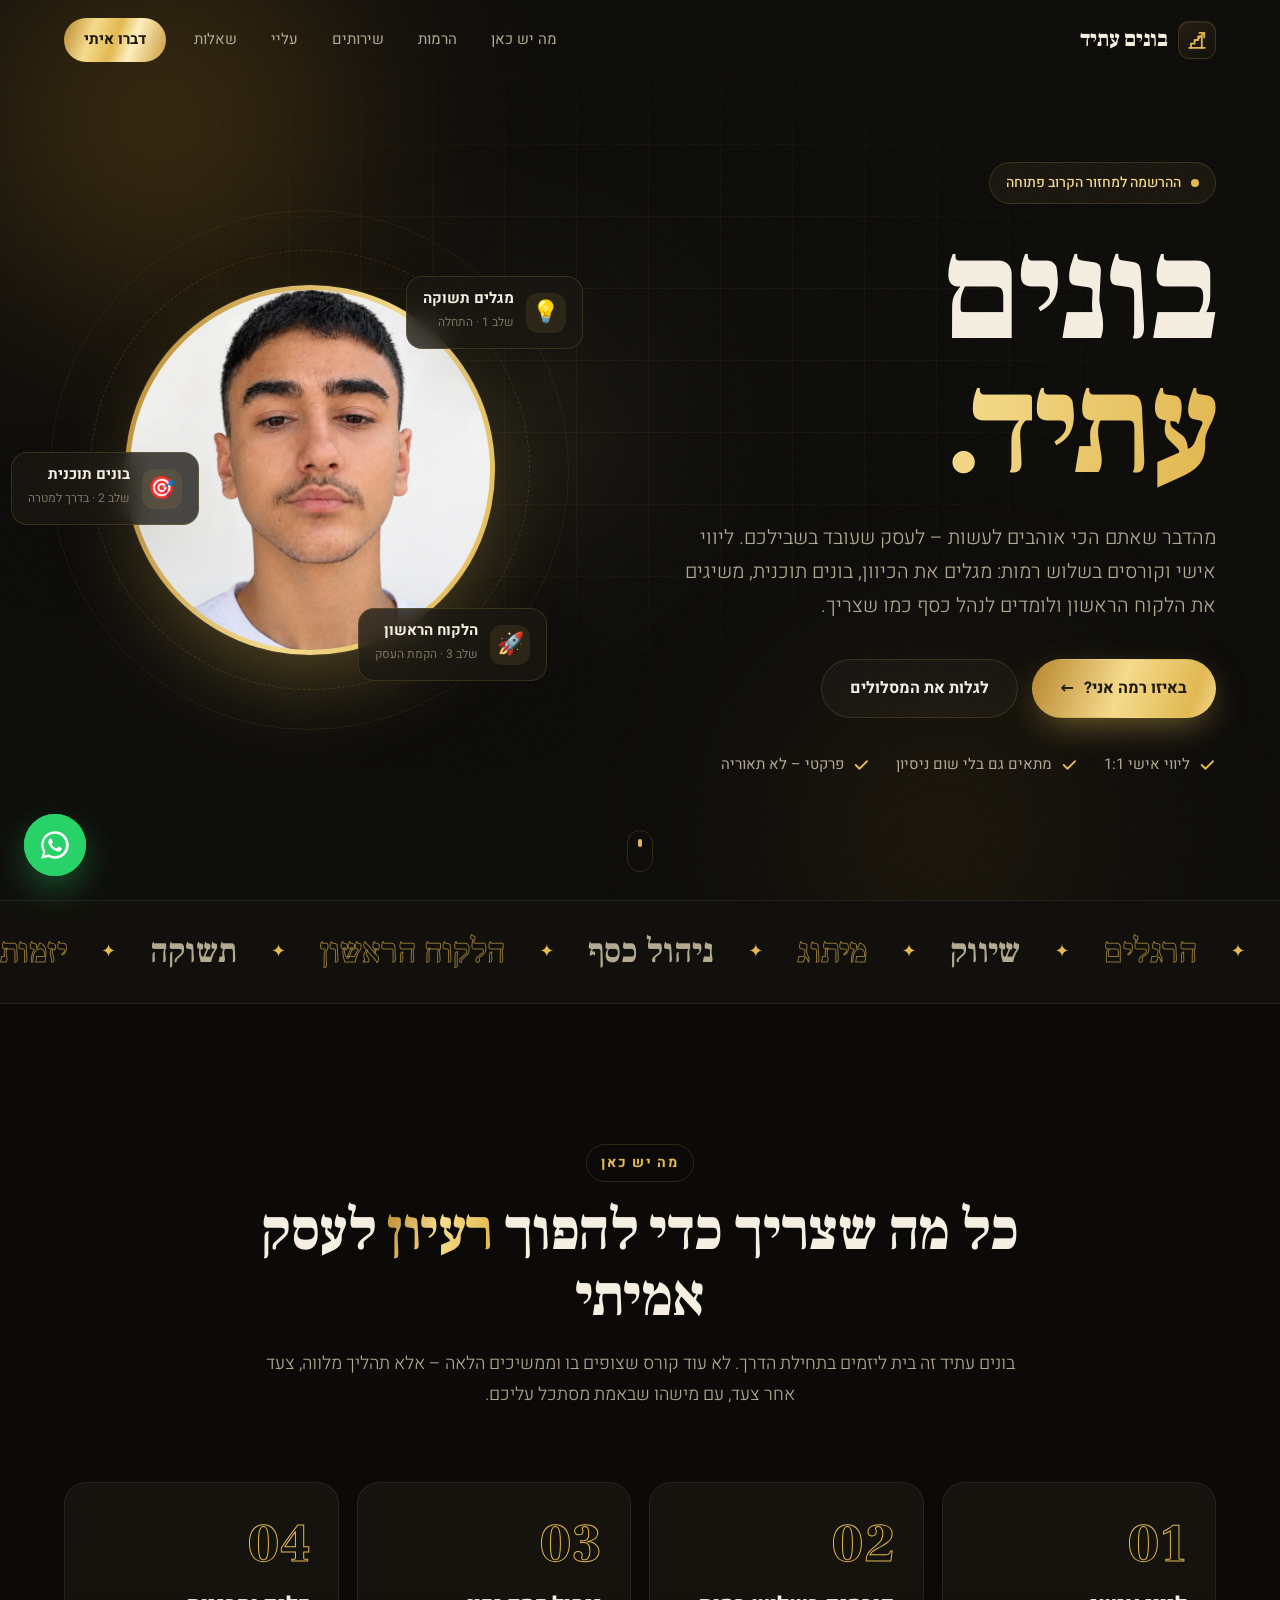
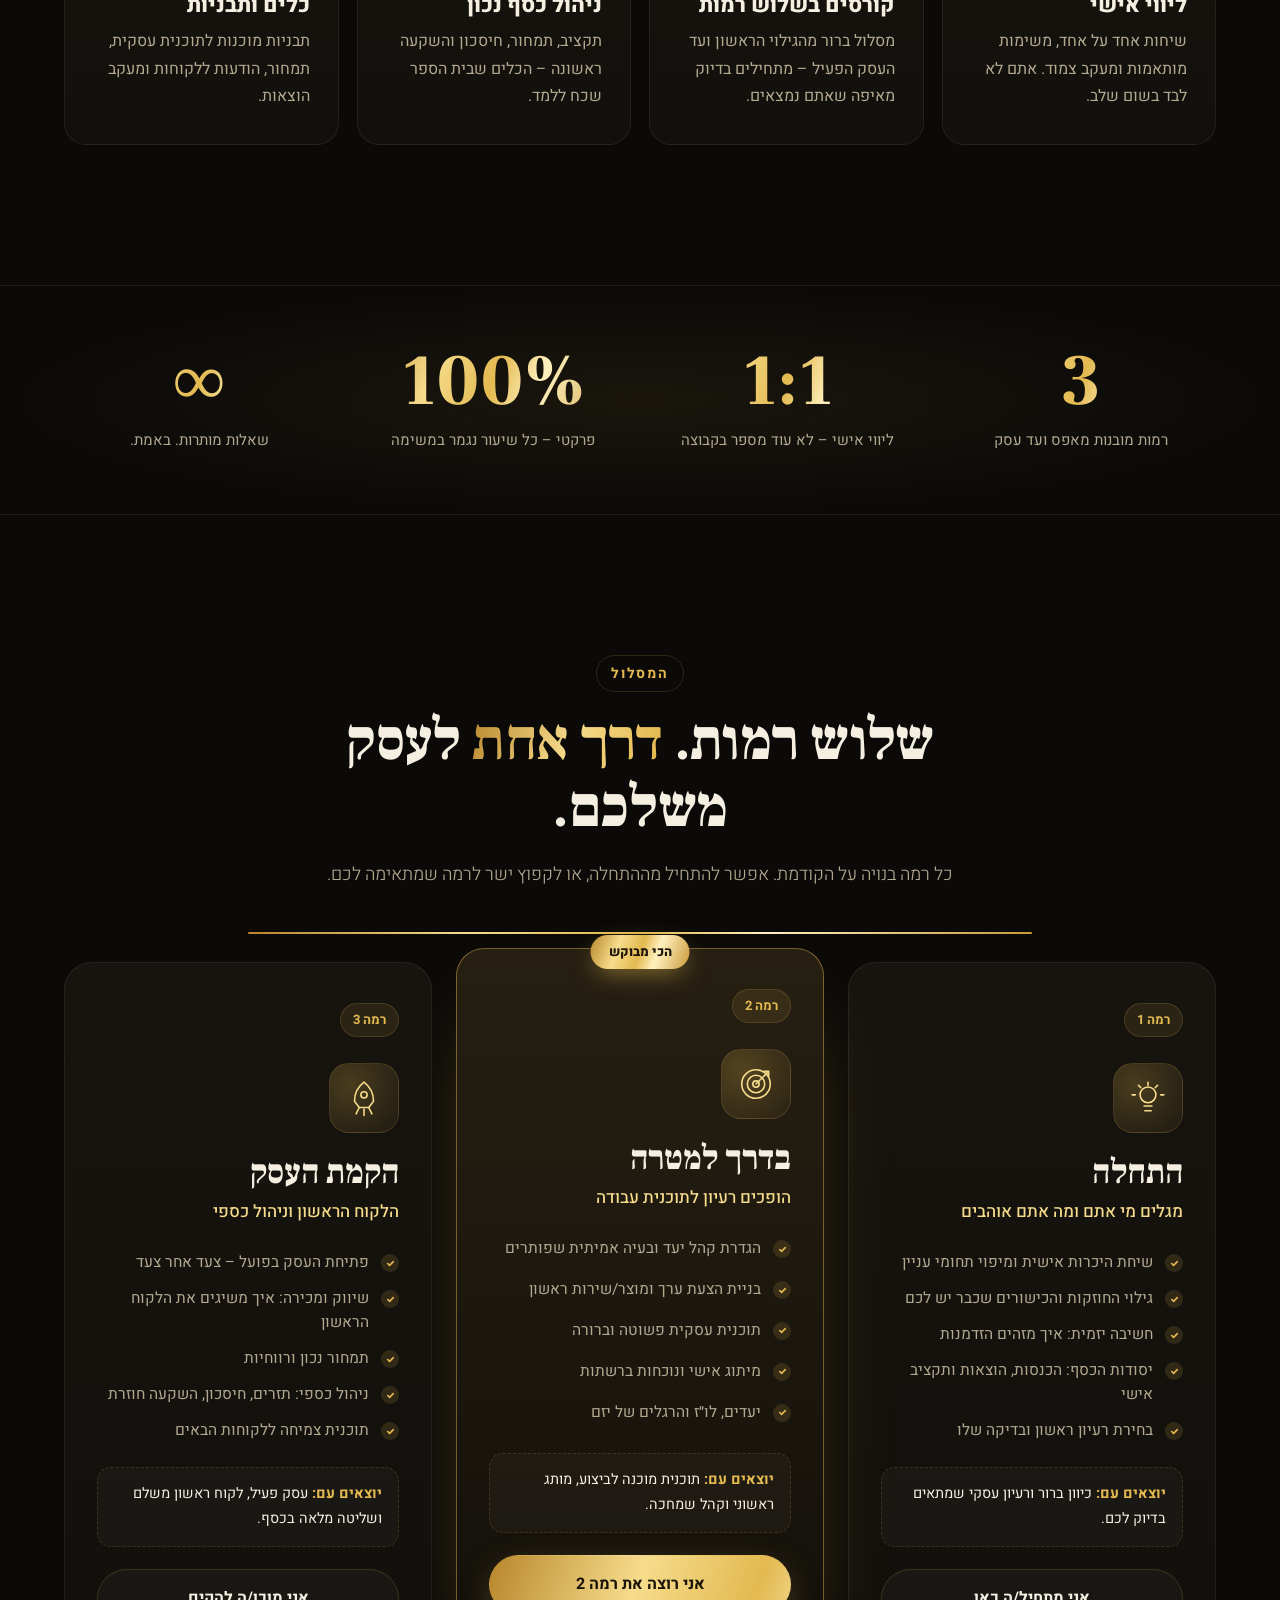
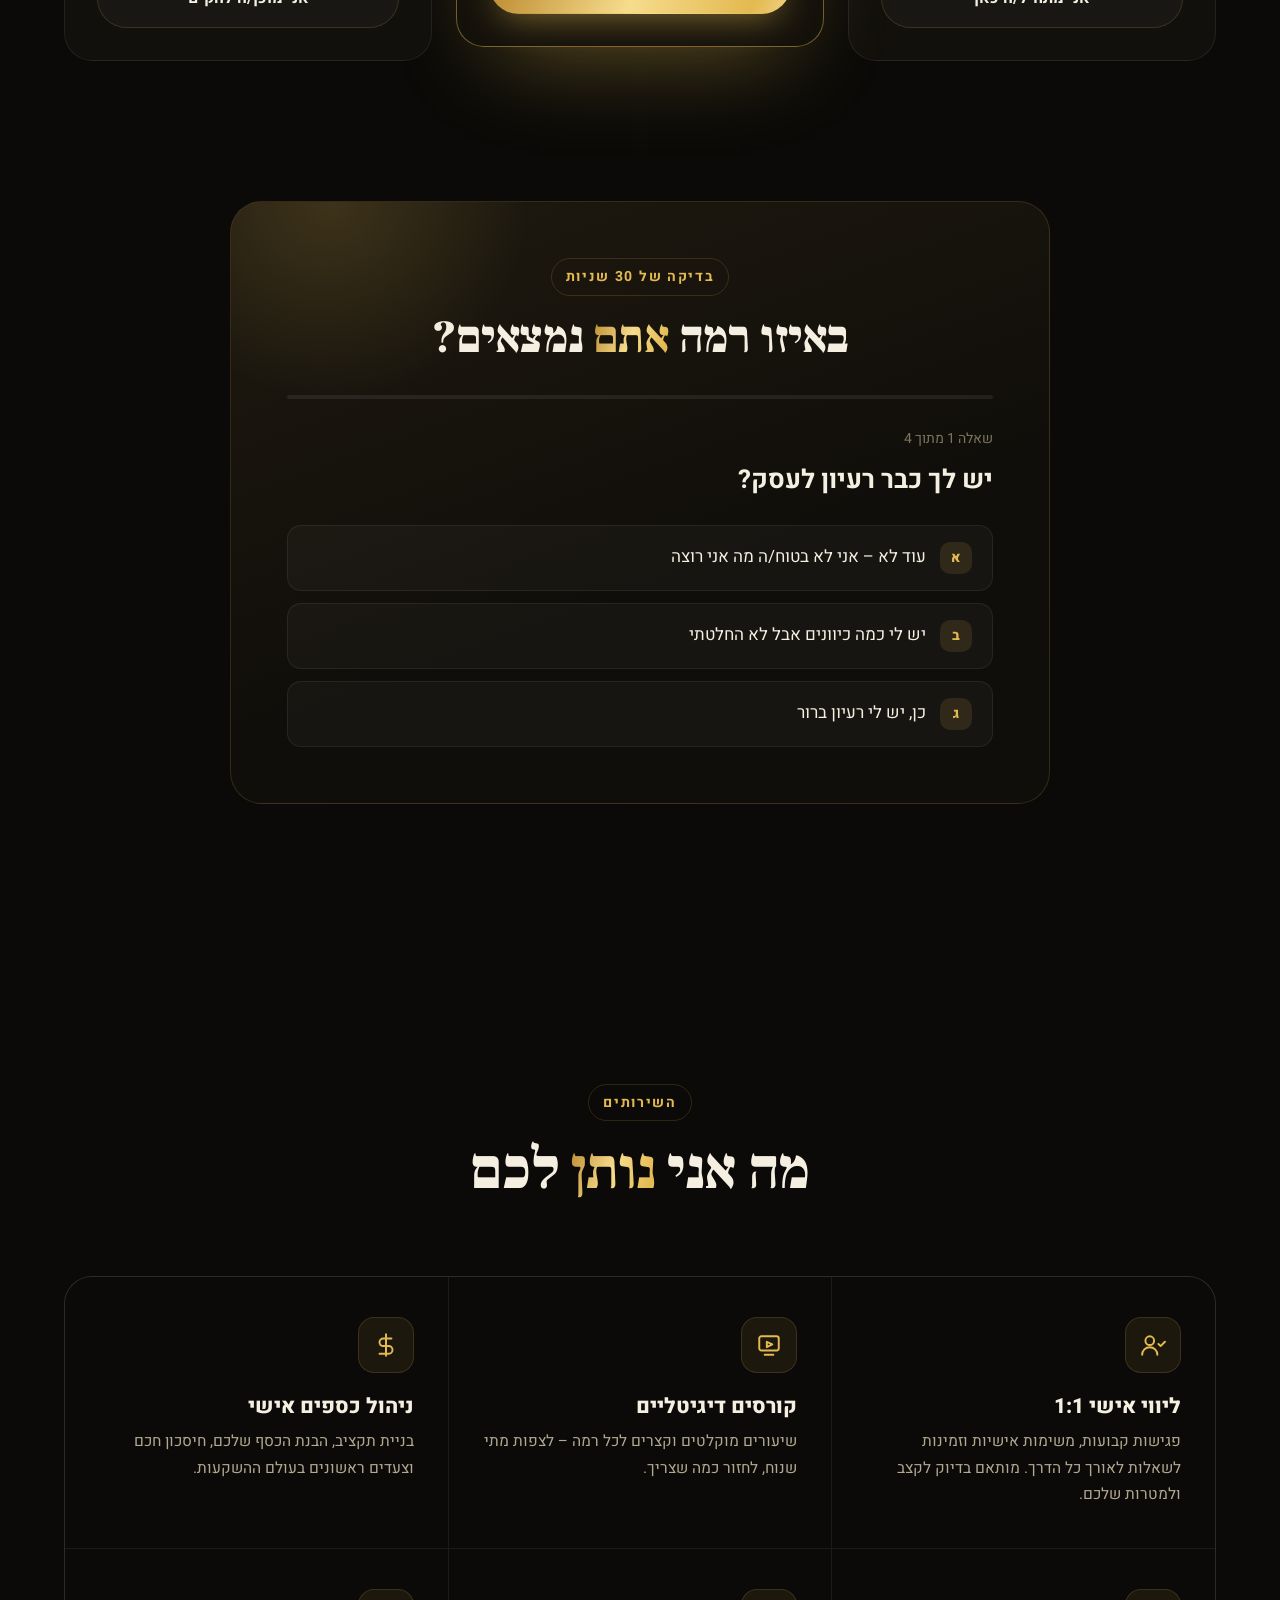
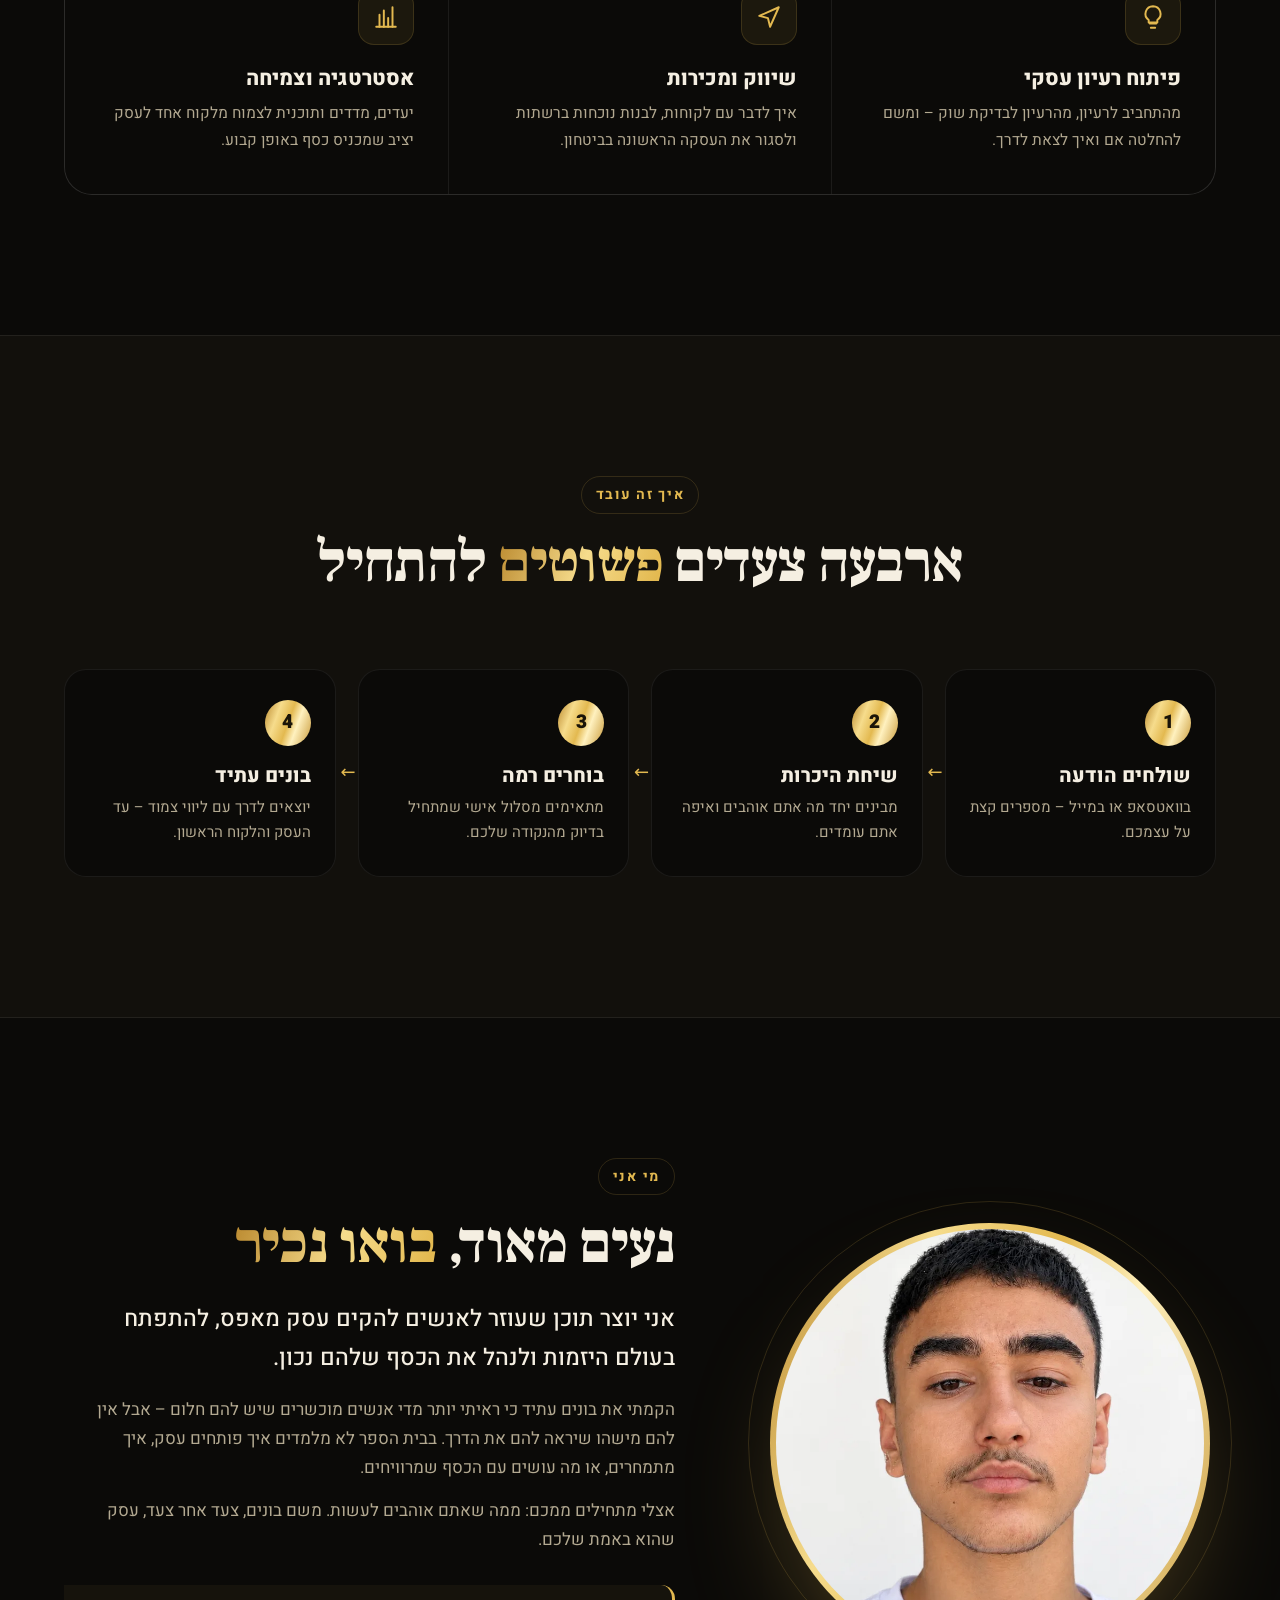
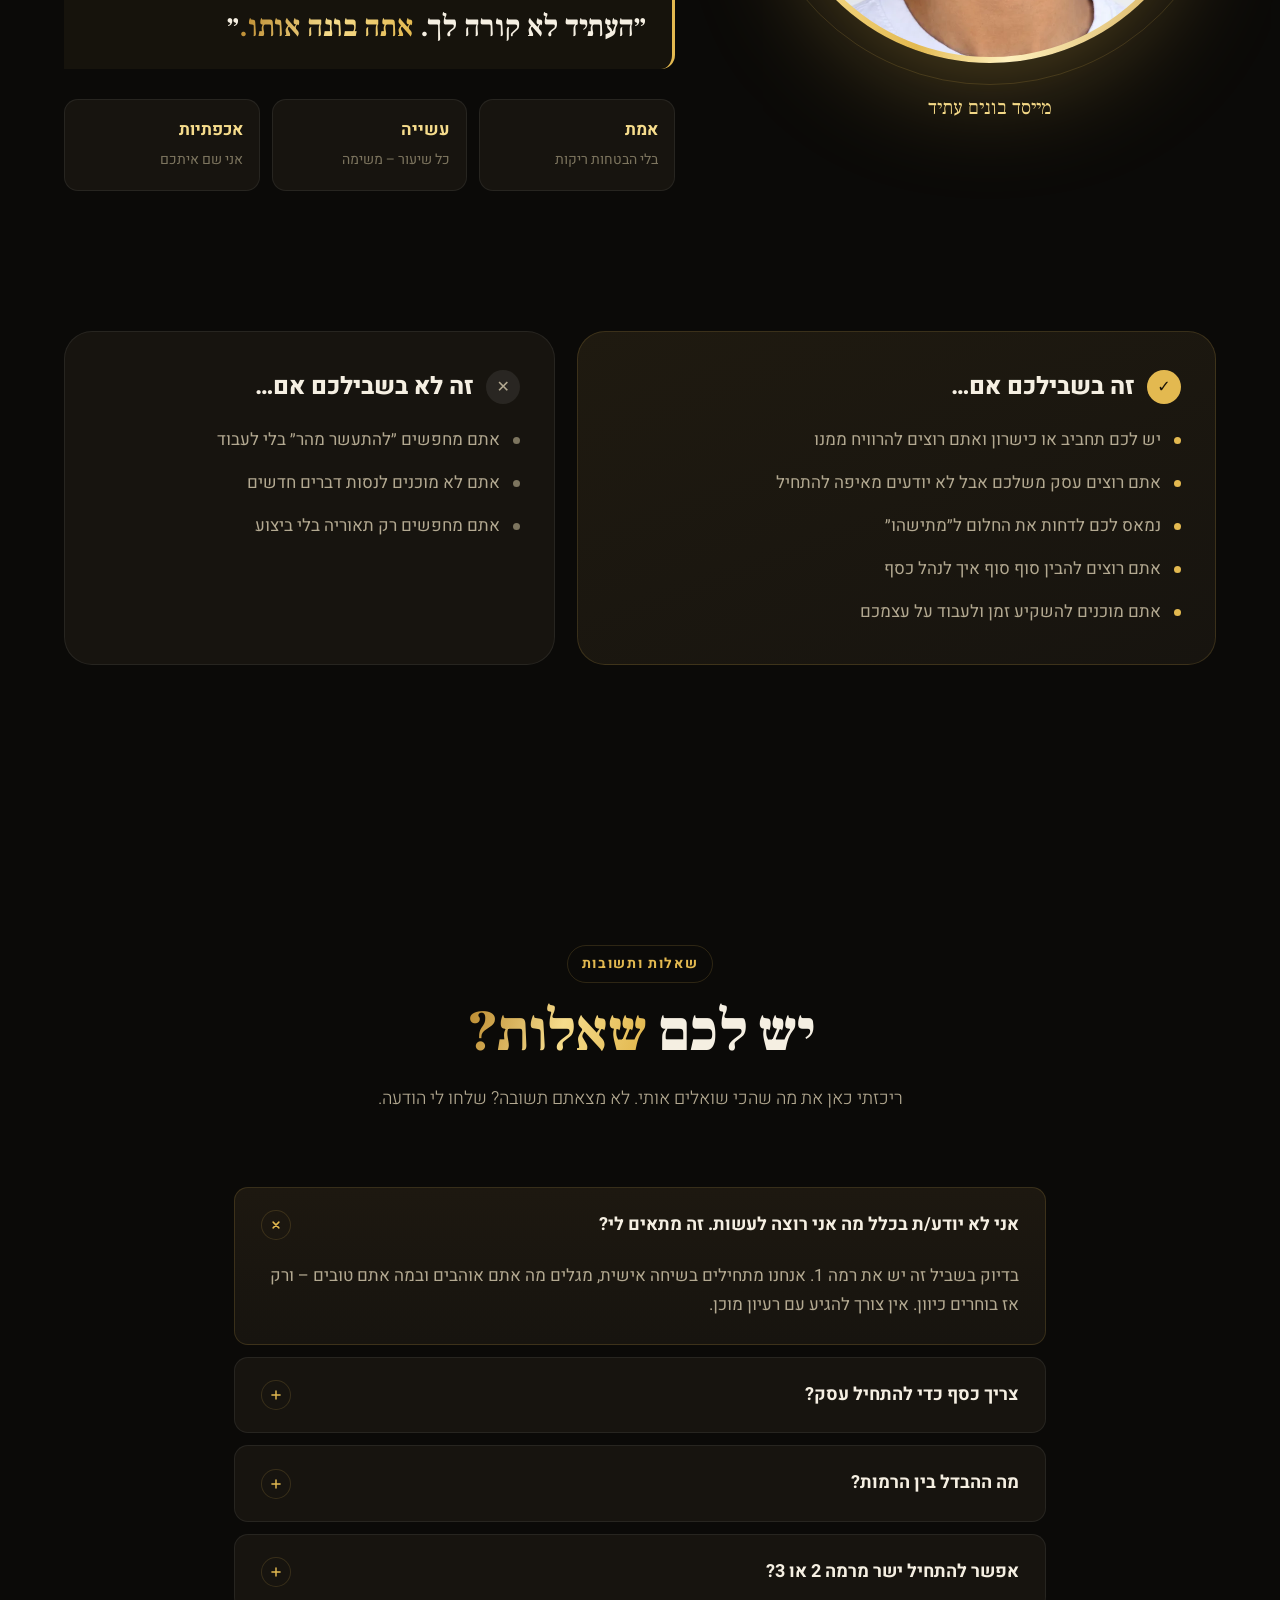
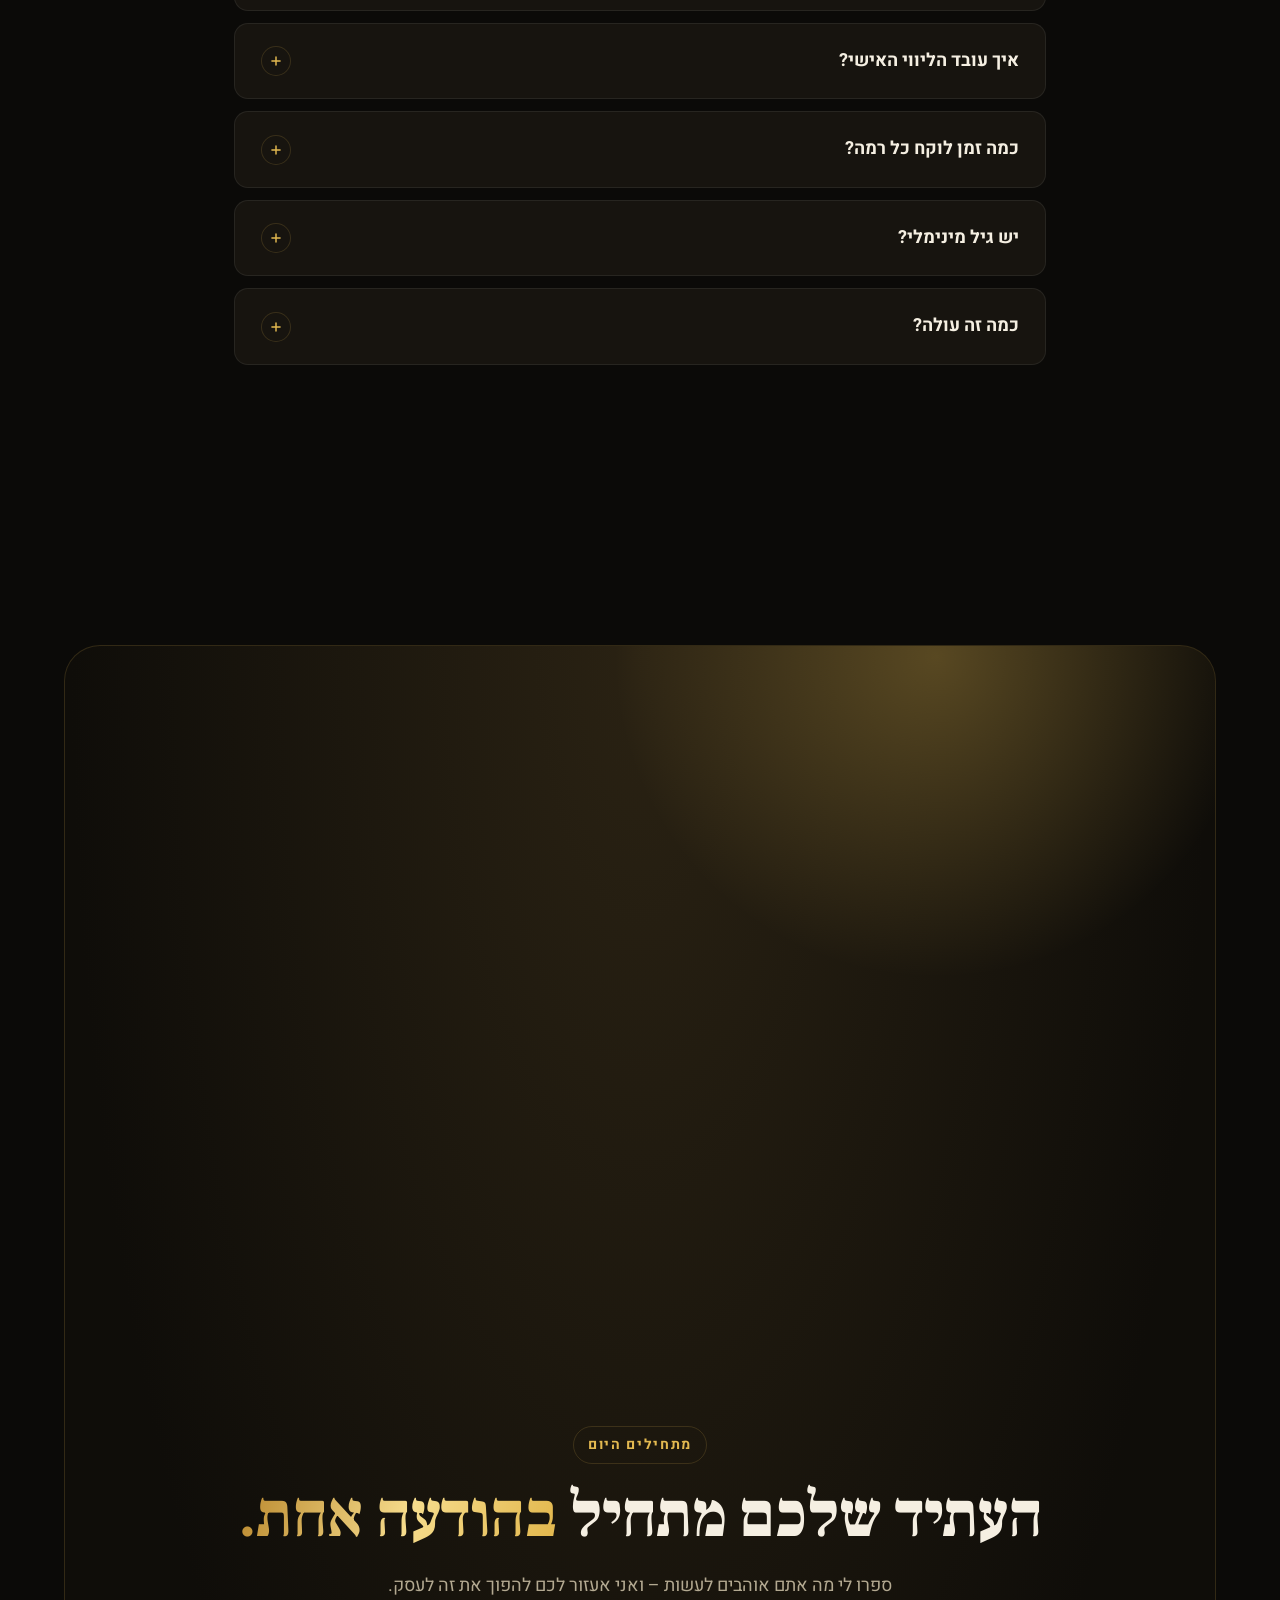
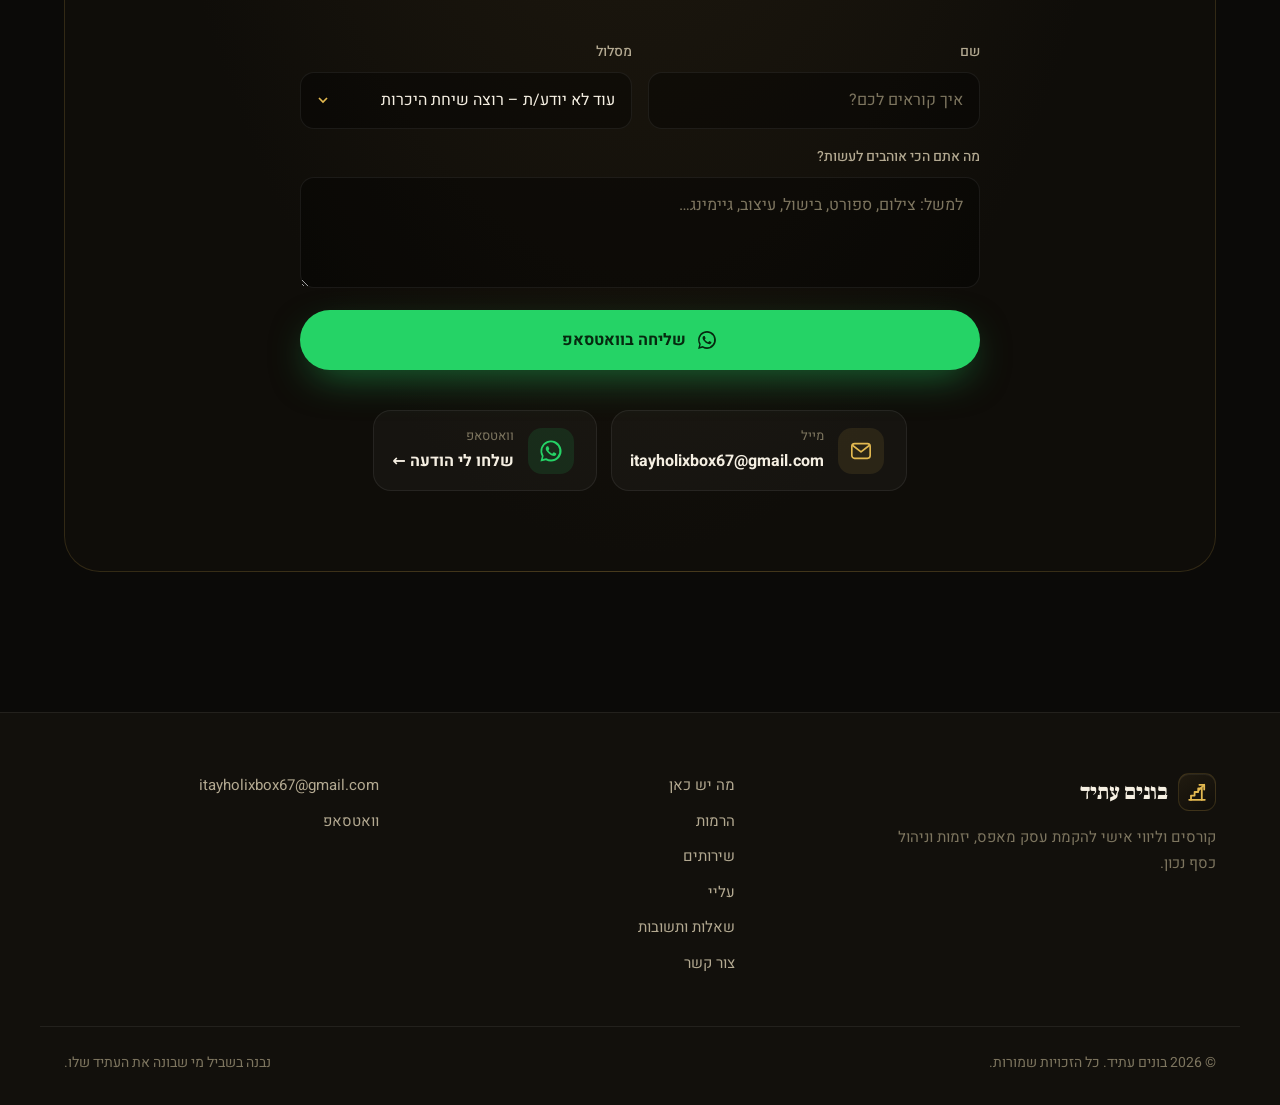
==== site/index.html @ 63ddc3ea "Add 'Bonim Atid' courses website Hebrew RTL landing page: hero with founder photo, what's here, thre" ====
<!doctype html>
<html lang="he" dir="rtl" class="no-js">
<head>
<meta charset="utf-8">
<meta name="viewport" content="width=device-width, initial-scale=1">
<title>בונים עתיד | קורסים וליווי אישי להקמת עסק מאפס</title>
<meta name="description" content="בונים עתיד – ליווי אישי וקורסים בשלוש רמות: מגלים מה אתם אוהבים, בונים תוכנית, מקימים עסק, משיגים לקוח ראשון ולומדים לנהל כסף נכון.">
<meta property="og:title" content="בונים עתיד – מהתשוקה שלך לעסק משלך">
<meta property="og:description" content="ליווי אישי וקורסים בשלוש רמות להקמת עסק מאפס וניהול כסף נכון.">
<meta property="og:image" content="assets/founder.jpg">
<meta name="theme-color" content="#0b0a08">
<link rel="icon" href="data:image/svg+xml,%3Csvg xmlns='http://www.w3.org/2000/svg' viewBox='0 0 64 64'%3E%3Crect width='64' height='64' rx='14' fill='%230b0a08'/%3E%3Cpath d='M14 50V40h10V30h10V20h10v30M10 50h44' fill='none' stroke='%23e3b950' stroke-width='5' stroke-linejoin='round' stroke-linecap='round'/%3E%3C/svg%3E">
<link rel="preconnect" href="https://fonts.googleapis.com">
<link rel="preconnect" href="https://fonts.gstatic.com" crossorigin>
<link href="https://fonts.googleapis.com/css2?family=Heebo:wght@300;400;500;700;800;900&family=Frank+Ruhl+Libre:wght@500;700;900&display=swap" rel="stylesheet">
<link rel="stylesheet" href="styles.css">
</head>
<body>

<div class="grain" aria-hidden="true"></div>
<div class="cursor-glow" aria-hidden="true"></div>

<!-- ============ NAV ============ -->
<header class="nav" id="nav">
  <div class="container nav-inner">
    <a href="#top" class="brand" aria-label="בונים עתיד – לראש העמוד">
      <span class="brand-mark" aria-hidden="true">
        <svg viewBox="0 0 40 40" fill="none" stroke="currentColor" stroke-width="3" stroke-linecap="round" stroke-linejoin="round"><path d="M7 33h26"/><path d="M10 33v-7h6v-6h6v-6h6v19"/><path d="M24 8h8v8"/><path d="M32 8l-9 9"/></svg>
      </span>
      <span class="brand-name">בונים עתיד</span>
    </a>
    <nav class="nav-links" id="navLinks" aria-label="ניווט ראשי">
      <a href="#what">מה יש כאן</a>
      <a href="#levels">הרמות</a>
      <a href="#services">שירותים</a>
      <a href="#about">עליי</a>
      <a href="#faq">שאלות</a>
      <a href="#contact" class="nav-cta">דברו איתי</a>
    </nav>
    <button class="burger" id="burger" aria-label="פתיחת תפריט" aria-expanded="false" aria-controls="navLinks"><span></span><span></span><span></span></button>
  </div>
</header>

<main id="top">

<!-- ============ HERO ============ -->
<section class="hero">
  <div class="hero-bg" aria-hidden="true">
    <div class="orb orb-1"></div><div class="orb orb-2"></div><div class="orb orb-3"></div>
    <div class="grid-lines"></div>
  </div>
  <div class="container hero-inner">
    <div class="hero-copy">
      <span class="eyebrow reveal"><span class="dot"></span> ההרשמה למחזור הקרוב פתוחה</span>
      <h1 class="hero-title reveal">
        <span class="line">בונים</span>
        <span class="line gold-text">עתיד.</span>
      </h1>
      <p class="hero-sub reveal">
        מהדבר שאתם הכי אוהבים לעשות – לעסק שעובד בשבילכם.
        ליווי אישי וקורסים בשלוש רמות: מגלים את הכיוון, בונים תוכנית, משיגים את הלקוח הראשון ולומדים לנהל כסף כמו שצריך.
      </p>
      <div class="hero-actions reveal">
        <a href="#quiz" class="btn btn-gold">באיזו רמה אני? <span class="arrow">←</span></a>
        <a href="#levels" class="btn btn-ghost">לגלות את המסלולים</a>
      </div>
      <ul class="hero-points reveal">
        <li><svg viewBox="0 0 24 24"><path d="M5 12l5 5L20 7"/></svg> ליווי אישי 1:1</li>
        <li><svg viewBox="0 0 24 24"><path d="M5 12l5 5L20 7"/></svg> מתאים גם בלי שום ניסיון</li>
        <li><svg viewBox="0 0 24 24"><path d="M5 12l5 5L20 7"/></svg> פרקטי – לא תאוריה</li>
      </ul>
    </div>

    <div class="hero-visual reveal">
      <div class="portrait-wrap">
        <div class="ring ring-1" aria-hidden="true"></div>
        <div class="ring ring-2" aria-hidden="true"></div>
        <div class="portrait">
          <picture>
            <source srcset="assets/founder.webp" type="image/webp">
            <img src="assets/founder.jpg" alt="המייסד של בונים עתיד" width="800" height="800">
          </picture>
        </div>
        <div class="float-card fc-1">
          <span class="fc-icon">💡</span>
          <div><strong>מגלים תשוקה</strong><small>שלב 1 · התחלה</small></div>
        </div>
        <div class="float-card fc-2">
          <span class="fc-icon">🎯</span>
          <div><strong>בונים תוכנית</strong><small>שלב 2 · בדרך למטרה</small></div>
        </div>
        <div class="float-card fc-3">
          <span class="fc-icon">🚀</span>
          <div><strong>הלקוח הראשון</strong><small>שלב 3 · הקמת העסק</small></div>
        </div>
      </div>
    </div>
  </div>

  <a href="#what" class="scroll-hint" aria-label="גללו למטה"><span></span></a>
</section>

<!-- ============ MARQUEE ============ -->
<div class="marquee" aria-hidden="true">
  <div class="marquee-track">
    <span>יזמות</span><i>✦</i><span>תשוקה</span><i>✦</i><span>הלקוח הראשון</span><i>✦</i><span>ניהול כסף</span><i>✦</i><span>מיתוג</span><i>✦</i><span>שיווק</span><i>✦</i><span>הרגלים</span><i>✦</i><span>חופש כלכלי</span><i>✦</i>
    <span>יזמות</span><i>✦</i><span>תשוקה</span><i>✦</i><span>הלקוח הראשון</span><i>✦</i><span>ניהול כסף</span><i>✦</i><span>מיתוג</span><i>✦</i><span>שיווק</span><i>✦</i><span>הרגלים</span><i>✦</i><span>חופש כלכלי</span><i>✦</i>
  </div>
</div>

<!-- ============ WHAT IS HERE ============ -->
<section class="section" id="what">
  <div class="container">
    <div class="section-head reveal">
      <span class="kicker">מה יש כאן</span>
      <h2>כל מה שצריך כדי להפוך <span class="gold-text">רעיון</span> לעסק אמיתי</h2>
      <p>בונים עתיד זה בית ליזמים בתחילת הדרך. לא עוד קורס שצופים בו וממשיכים הלאה – אלא תהליך מלווה, צעד אחר צעד, עם מישהו שבאמת מסתכל עליכם.</p>
    </div>

    <div class="what-grid">
      <article class="what-card reveal">
        <div class="wc-num">01</div>
        <h3>ליווי אישי</h3>
        <p>שיחות אחד על אחד, משימות מותאמות ומעקב צמוד. אתם לא לבד בשום שלב.</p>
      </article>
      <article class="what-card reveal">
        <div class="wc-num">02</div>
        <h3>קורסים בשלוש רמות</h3>
        <p>מסלול ברור מהגילוי הראשון ועד העסק הפעיל – מתחילים בדיוק מאיפה שאתם נמצאים.</p>
      </article>
      <article class="what-card reveal">
        <div class="wc-num">03</div>
        <h3>ניהול כסף נכון</h3>
        <p>תקציב, תמחור, חיסכון והשקעה ראשונה – הכלים שבית הספר שכח ללמד.</p>
      </article>
      <article class="what-card reveal">
        <div class="wc-num">04</div>
        <h3>כלים ותבניות</h3>
        <p>תבניות מוכנות לתוכנית עסקית, תמחור, הודעות ללקוחות ומעקב הוצאות.</p>
      </article>
    </div>
  </div>
</section>

<!-- ============ STATS / PROMISE ============ -->
<section class="promise">
  <div class="container promise-grid">
    <div class="promise-item reveal"><div class="big"><span class="count" data-to="3">0</span></div><p>רמות מובנות מאפס ועד עסק</p></div>
    <div class="promise-item reveal"><div class="big">1:1</div><p>ליווי אישי – לא עוד מספר בקבוצה</p></div>
    <div class="promise-item reveal"><div class="big"><span class="count" data-to="100">0</span>%</div><p>פרקטי – כל שיעור נגמר במשימה</p></div>
    <div class="promise-item reveal"><div class="big">∞</div><p>שאלות מותרות. באמת.</p></div>
  </div>
</section>

<!-- ============ LEVELS ============ -->
<section class="section" id="levels">
  <div class="container">
    <div class="section-head reveal">
      <span class="kicker">המסלול</span>
      <h2>שלוש רמות. <span class="gold-text">דרך אחת</span> לעסק משלכם.</h2>
      <p>כל רמה בנויה על הקודמת. אפשר להתחיל מההתחלה, או לקפוץ ישר לרמה שמתאימה לכם.</p>
    </div>

    <div class="levels">
      <div class="levels-line" aria-hidden="true"><span class="levels-progress"></span></div>

      <article class="level reveal">
        <div class="level-badge">רמה 1</div>
        <div class="level-icon" aria-hidden="true">
          <svg viewBox="0 0 48 48"><circle cx="24" cy="20" r="10"/><path d="M19 34h10M20 40h8M24 4v4M8 20H4M44 20h-4M12 8l3 3M36 8l-3 3"/></svg>
        </div>
        <h3>התחלה</h3>
        <p class="level-tag">מגלים מי אתם ומה אתם אוהבים</p>
        <ul class="level-list">
          <li>שיחת היכרות אישית ומיפוי תחומי עניין</li>
          <li>גילוי החוזקות והכישורים שכבר יש לכם</li>
          <li>חשיבה יזמית: איך מזהים הזדמנות</li>
          <li>יסודות הכסף: הכנסות, הוצאות ותקציב אישי</li>
          <li>בחירת רעיון ראשון ובדיקה שלו</li>
        </ul>
        <div class="level-out"><strong>יוצאים עם:</strong> כיוון ברור ורעיון עסקי שמתאים בדיוק לכם.</div>
        <a href="#contact" class="btn btn-ghost btn-block" data-level="רמה 1 – התחלה">אני מתחיל/ה כאן</a>
      </article>

      <article class="level level-featured reveal">
        <div class="ribbon">הכי מבוקש</div>
        <div class="level-badge">רמה 2</div>
        <div class="level-icon" aria-hidden="true">
          <svg viewBox="0 0 48 48"><circle cx="24" cy="24" r="18"/><circle cx="24" cy="24" r="11"/><circle cx="24" cy="24" r="4"/><path d="M24 24L40 8M34 8h6v6"/></svg>
        </div>
        <h3>בדרך למטרה</h3>
        <p class="level-tag">הופכים רעיון לתוכנית עבודה</p>
        <ul class="level-list">
          <li>הגדרת קהל יעד ובעיה אמיתית שפותרים</li>
          <li>בניית הצעת ערך ומוצר/שירות ראשון</li>
          <li>תוכנית עסקית פשוטה וברורה</li>
          <li>מיתוג אישי ונוכחות ברשתות</li>
          <li>יעדים, לו״ז והרגלים של יזם</li>
        </ul>
        <div class="level-out"><strong>יוצאים עם:</strong> תוכנית מוכנה לביצוע, מותג ראשוני וקהל שמחכה.</div>
        <a href="#contact" class="btn btn-gold btn-block" data-level="רמה 2 – בדרך למטרה">אני רוצה את רמה 2</a>
      </article>

      <article class="level reveal">
        <div class="level-badge">רמה 3</div>
        <div class="level-icon" aria-hidden="true">
          <svg viewBox="0 0 48 48"><path d="M24 4c8 6 12 14 12 24l-6 8H18l-6-8C12 18 16 10 24 4z"/><circle cx="24" cy="20" r="4"/><path d="M18 36l-4 8M30 36l4 8M24 38v8"/></svg>
        </div>
        <h3>הקמת העסק</h3>
        <p class="level-tag">הלקוח הראשון וניהול כספי</p>
        <ul class="level-list">
          <li>פתיחת העסק בפועל – צעד אחר צעד</li>
          <li>שיווק ומכירה: איך משיגים את הלקוח הראשון</li>
          <li>תמחור נכון ורווחיות</li>
          <li>ניהול כספי: תזרים, חיסכון, השקעה חוזרת</li>
          <li>תוכנית צמיחה ללקוחות הבאים</li>
        </ul>
        <div class="level-out"><strong>יוצאים עם:</strong> עסק פעיל, לקוח ראשון משלם ושליטה מלאה בכסף.</div>
        <a href="#contact" class="btn btn-ghost btn-block" data-level="רמה 3 – הקמת העסק">אני מוכן/ה להקים</a>
      </article>
    </div>
  </div>
</section>

<!-- ============ QUIZ ============ -->
<section class="section quiz-section" id="quiz">
  <div class="container">
    <div class="quiz reveal">
      <div class="quiz-head">
        <span class="kicker">בדיקה של 30 שניות</span>
        <h2>באיזו רמה <span class="gold-text">אתם</span> נמצאים?</h2>
      </div>
      <div class="quiz-body" id="quizBody">
        <div class="quiz-progress"><span id="quizBar"></span></div>
        <div id="quizStage" aria-live="polite"></div>
      </div>
    </div>
  </div>
</section>

<!-- ============ SERVICES ============ -->
<section class="section" id="services">
  <div class="container">
    <div class="section-head reveal">
      <span class="kicker">השירותים</span>
      <h2>מה אני <span class="gold-text">נותן</span> לכם</h2>
    </div>
    <div class="services-grid">
      <article class="service reveal">
        <div class="s-icon" aria-hidden="true"><svg viewBox="0 0 24 24"><circle cx="9" cy="8" r="4"/><path d="M2 21c0-4 3-7 7-7s7 3 7 7"/><path d="M17 11l2 2 4-4"/></svg></div>
        <h3>ליווי אישי 1:1</h3>
        <p>פגישות קבועות, משימות אישיות וזמינות לשאלות לאורך כל הדרך. מותאם בדיוק לקצב ולמטרות שלכם.</p>
      </article>
      <article class="service reveal">
        <div class="s-icon" aria-hidden="true"><svg viewBox="0 0 24 24"><rect x="3" y="4" width="18" height="13" rx="2"/><path d="M10 9l5 2.5-5 2.5z"/><path d="M8 21h8"/></svg></div>
        <h3>קורסים דיגיטליים</h3>
        <p>שיעורים מוקלטים וקצרים לכל רמה – לצפות מתי שנוח, לחזור כמה שצריך.</p>
      </article>
      <article class="service reveal">
        <div class="s-icon" aria-hidden="true"><svg viewBox="0 0 24 24"><path d="M12 2v20M17 6H9.5a3.5 3.5 0 000 7h5a3.5 3.5 0 010 7H6"/></svg></div>
        <h3>ניהול כספים אישי</h3>
        <p>בניית תקציב, הבנת הכסף שלכם, חיסכון חכם וצעדים ראשונים בעולם ההשקעות.</p>
      </article>
      <article class="service reveal">
        <div class="s-icon" aria-hidden="true"><svg viewBox="0 0 24 24"><path d="M9 18h6M10 22h4"/><path d="M12 2a7 7 0 00-4 12.7V17h8v-2.3A7 7 0 0012 2z"/></svg></div>
        <h3>פיתוח רעיון עסקי</h3>
        <p>מהתחביב לרעיון, מהרעיון לבדיקת שוק – ומשם להחלטה אם ואיך לצאת לדרך.</p>
      </article>
      <article class="service reveal">
        <div class="s-icon" aria-hidden="true"><svg viewBox="0 0 24 24"><path d="M3 11l18-8-8 18-2-8z"/></svg></div>
        <h3>שיווק ומכירות</h3>
        <p>איך לדבר עם לקוחות, לבנות נוכחות ברשתות ולסגור את העסקה הראשונה בביטחון.</p>
      </article>
      <article class="service reveal">
        <div class="s-icon" aria-hidden="true"><svg viewBox="0 0 24 24"><path d="M3 21h18"/><path d="M6 21V10M10 21V6M14 21v-8M18 21V3"/></svg></div>
        <h3>אסטרטגיה וצמיחה</h3>
        <p>יעדים, מדדים ותוכנית לצמוח מלקוח אחד לעסק יציב שמכניס כסף באופן קבוע.</p>
      </article>
    </div>
  </div>
</section>

<!-- ============ HOW IT WORKS ============ -->
<section class="section how" id="how">
  <div class="container">
    <div class="section-head reveal">
      <span class="kicker">איך זה עובד</span>
      <h2>ארבעה צעדים <span class="gold-text">פשוטים</span> להתחיל</h2>
    </div>
    <ol class="steps">
      <li class="step reveal"><span class="step-n">1</span><h3>שולחים הודעה</h3><p>בוואטסאפ או במייל – מספרים קצת על עצמכם.</p></li>
      <li class="step reveal"><span class="step-n">2</span><h3>שיחת היכרות</h3><p>מבינים יחד מה אתם אוהבים ואיפה אתם עומדים.</p></li>
      <li class="step reveal"><span class="step-n">3</span><h3>בוחרים רמה</h3><p>מתאימים מסלול אישי שמתחיל בדיוק מהנקודה שלכם.</p></li>
      <li class="step reveal"><span class="step-n">4</span><h3>בונים עתיד</h3><p>יוצאים לדרך עם ליווי צמוד – עד העסק והלקוח הראשון.</p></li>
    </ol>
  </div>
</section>

<!-- ============ ABOUT ============ -->
<section class="section about" id="about">
  <div class="container about-grid">
    <div class="about-photo reveal">
      <div class="about-frame">
        <picture>
          <source srcset="assets/founder.webp" type="image/webp">
          <img src="assets/founder.jpg" alt="המייסד של בונים עתיד" loading="lazy" width="800" height="800">
        </picture>
      </div>
      <div class="about-sign">מייסד בונים עתיד</div>
    </div>
    <div class="about-copy reveal">
      <span class="kicker">מי אני</span>
      <h2>נעים מאוד, <span class="gold-text">בואו נכיר</span></h2>
      <p class="lead">אני יוצר תוכן שעוזר לאנשים להקים עסק מאפס, להתפתח בעולם היזמות ולנהל את הכסף שלהם נכון.</p>
      <p>הקמתי את בונים עתיד כי ראיתי יותר מדי אנשים מוכשרים שיש להם חלום – אבל אין להם מישהו שיראה להם את הדרך. בבית הספר לא מלמדים איך פותחים עסק, איך מתמחרים, או מה עושים עם הכסף שמרוויחים.</p>
      <p>אצלי מתחילים ממכם: ממה שאתם אוהבים לעשות. משם בונים, צעד אחר צעד, עסק שהוא באמת שלכם.</p>
      <blockquote class="quote">״העתיד לא קורה לך. <span class="gold-text">אתה בונה אותו.</span>״</blockquote>
      <div class="values">
        <div><strong>אמת</strong><span>בלי הבטחות ריקות</span></div>
        <div><strong>עשייה</strong><span>כל שיעור – משימה</span></div>
        <div><strong>אכפתיות</strong><span>אני שם איתכם</span></div>
      </div>
    </div>
  </div>
</section>

<!-- ============ WHO IT'S FOR ============ -->
<section class="section fit">
  <div class="container fit-grid">
    <div class="fit-card yes reveal">
      <h3><span>✓</span> זה בשבילכם אם…</h3>
      <ul>
        <li>יש לכם תחביב או כישרון ואתם רוצים להרוויח ממנו</li>
        <li>אתם רוצים עסק משלכם אבל לא יודעים מאיפה להתחיל</li>
        <li>נמאס לכם לדחות את החלום ל״מתישהו״</li>
        <li>אתם רוצים להבין סוף סוף איך לנהל כסף</li>
        <li>אתם מוכנים להשקיע זמן ולעבוד על עצמכם</li>
      </ul>
    </div>
    <div class="fit-card no reveal">
      <h3><span>✕</span> זה לא בשבילכם אם…</h3>
      <ul>
        <li>אתם מחפשים ״להתעשר מהר״ בלי לעבוד</li>
        <li>אתם לא מוכנים לנסות דברים חדשים</li>
        <li>אתם מחפשים רק תאוריה בלי ביצוע</li>
      </ul>
    </div>
  </div>
</section>

<!-- ============ FAQ ============ -->
<section class="section" id="faq">
  <div class="container faq-wrap">
    <div class="section-head reveal">
      <span class="kicker">שאלות ותשובות</span>
      <h2>יש לכם <span class="gold-text">שאלות?</span></h2>
      <p>ריכזתי כאן את מה שהכי שואלים אותי. לא מצאתם תשובה? שלחו לי הודעה.</p>
    </div>
    <div class="faq">
      <details class="faq-item reveal" open>
        <summary>אני לא יודע/ת בכלל מה אני רוצה לעשות. זה מתאים לי?</summary>
        <div class="faq-a"><p>בדיוק בשביל זה יש את רמה 1. אנחנו מתחילים בשיחה אישית, מגלים מה אתם אוהבים ובמה אתם טובים – ורק אז בוחרים כיוון. אין צורך להגיע עם רעיון מוכן.</p></div>
      </details>
      <details class="faq-item reveal">
        <summary>צריך כסף כדי להתחיל עסק?</summary>
        <div class="faq-a"><p>לא בהכרח. הרבה עסקים מתחילים כמעט בלי השקעה – משירות, מכישרון או מידע. בקורס נלמד איך להתחיל בקטן, בחוכמה, ולהשתמש בכסף הראשון שנכנס כדי לצמוח.</p></div>
      </details>
      <details class="faq-item reveal">
        <summary>מה ההבדל בין הרמות?</summary>
        <div class="faq-a"><p><strong>רמה 1 – התחלה:</strong> גילוי עצמי, חשיבה יזמית ויסודות הכסף.<br><strong>רמה 2 – בדרך למטרה:</strong> הפיכת הרעיון לתוכנית, מיתוג וקהל.<br><strong>רמה 3 – הקמת העסק:</strong> פתיחה בפועל, הלקוח הראשון וניהול כספי.</p></div>
      </details>
      <details class="faq-item reveal">
        <summary>אפשר להתחיל ישר מרמה 2 או 3?</summary>
        <div class="faq-a"><p>כן. אם כבר יש לכם רעיון או עסק קטן – נעשה שיחת היכרות ונראה יחד מאיזו רמה הכי נכון לכם להתחיל. אפשר גם לעשות את <a href="#quiz">הבדיקה הקצרה</a> כאן באתר.</p></div>
      </details>
      <details class="faq-item reveal">
        <summary>איך עובד הליווי האישי?</summary>
        <div class="faq-a"><p>פגישות אישיות (בזום או פנים מול פנים), משימות בין פגישה לפגישה ומעקב על ההתקדמות. בנוסף יש זמינות בוואטסאפ לשאלות שעולות בדרך.</p></div>
      </details>
      <details class="faq-item reveal">
        <summary>כמה זמן לוקח כל רמה?</summary>
        <div class="faq-a"><p>זה תלוי בקצב שלכם. בדרך כלל כל רמה נמשכת כמה שבועות. המטרה היא לא למהר – אלא להתקדם בצורה יציבה ולהגיע לתוצאה.</p></div>
      </details>
      <details class="faq-item reveal">
        <summary>יש גיל מינימלי?</summary>
        <div class="faq-a"><p>אין גיל מושלם להתחיל. נוער, סטודנטים, חיילים משוחררים או מבוגרים שרוצים שינוי – כל מי שרוצה לבנות משהו משלו מוזמן.</p></div>
      </details>
      <details class="faq-item reveal">
        <summary>כמה זה עולה?</summary>
        <div class="faq-a"><p>המחיר תלוי ברמה ובהיקף הליווי. שלחו לי הודעה בוואטסאפ ואחזור אליכם עם כל הפרטים ומסלול שמתאים לכם.</p></div>
      </details>
    </div>
  </div>
</section>

<!-- ============ CONTACT / CTA ============ -->
<section class="section contact" id="contact">
  <div class="container">
    <div class="cta-card reveal">
      <div class="cta-glow" aria-hidden="true"></div>
      <span class="kicker">מתחילים היום</span>
      <h2>העתיד שלכם מתחיל <span class="gold-text">בהודעה אחת.</span></h2>
      <p>ספרו לי מה אתם אוהבים לעשות – ואני אעזור לכם להפוך את זה לעסק.</p>

      <form class="cta-form" id="ctaForm" novalidate>
        <div class="field">
          <label for="fName">שם</label>
          <input id="fName" name="name" type="text" autocomplete="given-name" placeholder="איך קוראים לכם?" required>
        </div>
        <div class="field">
          <label for="fLevel">מסלול</label>
          <select id="fLevel" name="level">
            <option>עוד לא יודע/ת – רוצה שיחת היכרות</option>
            <option>רמה 1 – התחלה</option>
            <option>רמה 2 – בדרך למטרה</option>
            <option>רמה 3 – הקמת העסק</option>
          </select>
        </div>
        <div class="field field-wide">
          <label for="fMsg">מה אתם הכי אוהבים לעשות?</label>
          <textarea id="fMsg" name="msg" rows="3" placeholder="למשל: צילום, ספורט, בישול, עיצוב, גיימינג…"></textarea>
        </div>
        <button type="submit" class="btn btn-whatsapp btn-block field-wide">
          <svg class="wa-svg" viewBox="0 0 32 32" aria-hidden="true"><path d="M16.04 3C8.86 3 3.03 8.82 3.03 16c0 2.3.6 4.53 1.74 6.5L3 29l6.68-1.75A12.95 12.95 0 0016.04 29C23.2 29 29 23.18 29 16S23.2 3 16.04 3zm0 23.6c-2.03 0-4.02-.55-5.75-1.58l-.41-.25-3.96 1.04 1.06-3.86-.27-.4A10.6 10.6 0 1116.04 26.6zm5.82-7.93c-.32-.16-1.88-.93-2.17-1.03-.29-.11-.5-.16-.72.16-.21.32-.82 1.03-1 1.25-.19.21-.37.24-.69.08-.32-.16-1.35-.5-2.57-1.59-.95-.85-1.59-1.9-1.78-2.22-.19-.32-.02-.49.14-.65.14-.14.32-.37.48-.56.16-.19.21-.32.32-.53.11-.21.05-.4-.03-.56-.08-.16-.72-1.73-.98-2.37-.26-.62-.52-.54-.72-.55h-.61c-.21 0-.56.08-.85.4-.29.32-1.11 1.09-1.11 2.65s1.14 3.08 1.3 3.29c.16.21 2.24 3.42 5.43 4.8.76.33 1.35.52 1.81.67.76.24 1.45.21 2 .13.61-.09 1.88-.77 2.14-1.51.27-.74.27-1.38.19-1.51-.08-.13-.29-.21-.61-.37z"/></svg>
          שליחה בוואטסאפ
        </button>
      </form>

      <div class="contact-ways">
        <a class="way" href="mailto:itayholixbox67@gmail.com">
          <span class="way-icon" aria-hidden="true"><svg viewBox="0 0 24 24"><rect x="2" y="4" width="20" height="16" rx="3"/><path d="M3 6l9 7 9-7"/></svg></span>
          <span><small>מייל</small><strong dir="ltr">itayholixbox67@gmail.com</strong></span>
        </a>
        <a class="way" href="#" data-wa target="_blank" rel="noopener">
          <span class="way-icon wa" aria-hidden="true"><svg viewBox="0 0 32 32"><path d="M16.04 3C8.86 3 3.03 8.82 3.03 16c0 2.3.6 4.53 1.74 6.5L3 29l6.68-1.75A12.95 12.95 0 0016.04 29C23.2 29 29 23.18 29 16S23.2 3 16.04 3zm0 23.6c-2.03 0-4.02-.55-5.75-1.58l-.41-.25-3.96 1.04 1.06-3.86-.27-.4A10.6 10.6 0 1116.04 26.6zm5.82-7.93c-.32-.16-1.88-.93-2.17-1.03-.29-.11-.5-.16-.72.16-.21.32-.82 1.03-1 1.25-.19.21-.37.24-.69.08-.32-.16-1.35-.5-2.57-1.59-.95-.85-1.59-1.9-1.78-2.22-.19-.32-.02-.49.14-.65.14-.14.32-.37.48-.56.16-.19.21-.32.32-.53.11-.21.05-.4-.03-.56-.08-.16-.72-1.73-.98-2.37-.26-.62-.52-.54-.72-.55h-.61c-.21 0-.56.08-.85.4-.29.32-1.11 1.09-1.11 2.65s1.14 3.08 1.3 3.29c.16.21 2.24 3.42 5.43 4.8.76.33 1.35.52 1.81.67.76.24 1.45.21 2 .13.61-.09 1.88-.77 2.14-1.51.27-.74.27-1.38.19-1.51-.08-.13-.29-.21-.61-.37z"/></svg></span>
          <span><small>וואטסאפ</small><strong>שלחו לי הודעה ←</strong></span>
        </a>
      </div>
    </div>
  </div>
</section>

</main>

<!-- ============ FOOTER ============ -->
<footer class="footer">
  <div class="container footer-inner">
    <div class="footer-brand">
      <a href="#top" class="brand">
        <span class="brand-mark" aria-hidden="true"><svg viewBox="0 0 40 40" fill="none" stroke="currentColor" stroke-width="3" stroke-linecap="round" stroke-linejoin="round"><path d="M7 33h26"/><path d="M10 33v-7h6v-6h6v-6h6v19"/><path d="M24 8h8v8"/><path d="M32 8l-9 9"/></svg></span>
        <span class="brand-name">בונים עתיד</span>
      </a>
      <p>קורסים וליווי אישי להקמת עסק מאפס, יזמות וניהול כסף נכון.</p>
    </div>
    <nav class="footer-links" aria-label="קישורים">
      <a href="#what">מה יש כאן</a>
      <a href="#levels">הרמות</a>
      <a href="#services">שירותים</a>
      <a href="#about">עליי</a>
      <a href="#faq">שאלות ותשובות</a>
      <a href="#contact">צור קשר</a>
    </nav>
    <div class="footer-contact">
      <a href="mailto:itayholixbox67@gmail.com" dir="ltr">itayholixbox67@gmail.com</a>
      <a href="#" data-wa target="_blank" rel="noopener">וואטסאפ</a>
    </div>
  </div>
  <div class="container footer-bottom">
    <span>© <span id="year"></span> בונים עתיד. כל הזכויות שמורות.</span>
    <span>נבנה בשביל מי שבונה את העתיד שלו.</span>
  </div>
</footer>

<!-- Floating WhatsApp -->
<a href="#" data-wa class="wa-float" target="_blank" rel="noopener" aria-label="שליחת הודעה בוואטסאפ">
  <svg viewBox="0 0 32 32" aria-hidden="true"><path d="M16.04 3C8.86 3 3.03 8.82 3.03 16c0 2.3.6 4.53 1.74 6.5L3 29l6.68-1.75A12.95 12.95 0 0016.04 29C23.2 29 29 23.18 29 16S23.2 3 16.04 3zm0 23.6c-2.03 0-4.02-.55-5.75-1.58l-.41-.25-3.96 1.04 1.06-3.86-.27-.4A10.6 10.6 0 1116.04 26.6zm5.82-7.93c-.32-.16-1.88-.93-2.17-1.03-.29-.11-.5-.16-.72.16-.21.32-.82 1.03-1 1.25-.19.21-.37.24-.69.08-.32-.16-1.35-.5-2.57-1.59-.95-.85-1.59-1.9-1.78-2.22-.19-.32-.02-.49.14-.65.14-.14.32-.37.48-.56.16-.19.21-.32.32-.53.11-.21.05-.4-.03-.56-.08-.16-.72-1.73-.98-2.37-.26-.62-.52-.54-.72-.55h-.61c-.21 0-.56.08-.85.4-.29.32-1.11 1.09-1.11 2.65s1.14 3.08 1.3 3.29c.16.21 2.24 3.42 5.43 4.8.76.33 1.35.52 1.81.67.76.24 1.45.21 2 .13.61-.09 1.88-.77 2.14-1.51.27-.74.27-1.38.19-1.51-.08-.13-.29-.21-.61-.37z"/></svg>
  <span class="wa-tip">דברו איתי בוואטסאפ</span>
</a>

<script src="script.js"></script>
</body>
</html>
---- site/styles.css ----
/* =========================================================
   בונים עתיד — styles
   ========================================================= */
:root{
  --bg:#0b0a08;
  --bg-2:#12100c;
  --surface:#17140f;
  --surface-2:#1e1a13;
  --line:rgba(227,185,80,.16);
  --line-soft:rgba(255,255,255,.07);
  --text:#f5efe2;
  --muted:#b3a991;
  --dim:#7d755f;
  --gold:#e3b950;
  --gold-2:#f6dc8c;
  --gold-3:#b8862b;
  --gold-grad:linear-gradient(110deg,#b8862b 0%,#f6dc8c 28%,#e3b950 50%,#fff1bf 66%,#c99a3a 100%);
  --wa:#25d366;
  --radius:22px;
  --radius-sm:14px;
  --shadow:0 30px 80px -30px rgba(0,0,0,.7);
  --ease:cubic-bezier(.2,.8,.2,1);
  --container:1200px;
  --font:"Heebo",system-ui,-apple-system,"Segoe UI",Arial,sans-serif;
  --display:"Frank Ruhl Libre","Heebo",Georgia,serif;
}

*,*::before,*::after{box-sizing:border-box}
html{scroll-behavior:smooth;-webkit-text-size-adjust:100%}
body{
  margin:0;background:var(--bg);color:var(--text);
  font-family:var(--font);font-size:17px;line-height:1.7;
  overflow-x:hidden;-webkit-font-smoothing:antialiased;
}
img{max-width:100%;display:block}
a{color:inherit;text-decoration:none}
h1,h2,h3{margin:0;line-height:1.15;font-weight:800}
p{margin:0}
::selection{background:var(--gold);color:#120f08}
:focus-visible{outline:2px solid var(--gold);outline-offset:3px;border-radius:6px}

.container{width:100%;max-width:var(--container);margin-inline:auto;padding-inline:24px}
@media (max-width:600px){.container{padding-inline:16px}}

.gold-text{
  background:var(--gold-grad);background-size:200% auto;
  -webkit-background-clip:text;background-clip:text;color:transparent;
  animation:shine 6s linear infinite;
}
@keyframes shine{to{background-position:-200% center}}

/* grain + cursor glow */
.grain{
  position:fixed;inset:0;pointer-events:none;z-index:100;opacity:.05;
  background-image:url("data:image/svg+xml,%3Csvg xmlns='http://www.w3.org/2000/svg' width='160' height='160'%3E%3Cfilter id='n'%3E%3CfeTurbulence type='fractalNoise' baseFrequency='.85' numOctaves='3' stitchTiles='stitch'/%3E%3C/filter%3E%3Crect width='100%25' height='100%25' filter='url(%23n)'/%3E%3C/svg%3E");
}
.cursor-glow{
  position:fixed;width:520px;height:520px;border-radius:50%;pointer-events:none;z-index:0;
  background:radial-gradient(circle,rgba(227,185,80,.09),transparent 60%);
  transform:translate(-50%,-50%);left:-999px;top:-999px;transition:opacity .3s;
}
@media (hover:none){.cursor-glow{display:none}}

/* ---------- buttons ---------- */
.btn{
  --pad:15px 28px;
  display:inline-flex;align-items:center;justify-content:center;gap:10px;
  padding:var(--pad);border-radius:999px;font-weight:700;font-size:16px;font-family:inherit;
  border:1px solid transparent;cursor:pointer;transition:transform .35s var(--ease),box-shadow .35s var(--ease),background .3s,border-color .3s,color .3s;
  position:relative;overflow:hidden;white-space:nowrap;
}
.btn:hover{transform:translateY(-2px)}
.btn .arrow{transition:transform .3s var(--ease)}
.btn:hover .arrow{transform:translateX(-5px)}
.btn-gold{background:var(--gold-grad);background-size:180% auto;color:#1a1408;box-shadow:0 12px 36px -10px rgba(227,185,80,.55)}
.btn-gold:hover{background-position:right center;box-shadow:0 18px 50px -12px rgba(227,185,80,.75)}
.btn-ghost{background:rgba(255,255,255,.03);border-color:var(--line);color:var(--text)}
.btn-ghost:hover{border-color:var(--gold);color:var(--gold-2);background:rgba(227,185,80,.06)}
.btn-whatsapp{background:var(--wa);color:#06290f;box-shadow:0 14px 40px -12px rgba(37,211,102,.55)}
.btn-whatsapp:hover{box-shadow:0 18px 50px -12px rgba(37,211,102,.75)}
.btn-block{width:100%}
.wa-svg{width:22px;height:22px;fill:currentColor}

/* ---------- nav ---------- */
.nav{position:fixed;top:0;inset-inline:0;z-index:50;transition:background .4s,backdrop-filter .4s,border-color .4s,padding .4s;border-bottom:1px solid transparent;padding:18px 0}
.nav.scrolled{background:rgba(11,10,8,.72);backdrop-filter:blur(18px) saturate(1.3);-webkit-backdrop-filter:blur(18px) saturate(1.3);border-color:var(--line-soft);padding:10px 0}
.nav-inner{display:flex;align-items:center;justify-content:space-between;gap:24px}
.brand{display:flex;align-items:center;gap:10px;font-weight:900;font-size:22px;letter-spacing:-.01em}
.brand-mark{width:38px;height:38px;border-radius:11px;display:grid;place-items:center;color:var(--gold);background:linear-gradient(145deg,#211b10,#0f0d09);border:1px solid var(--line);box-shadow:inset 0 1px 0 rgba(255,255,255,.06)}
.brand-mark svg{width:24px;height:24px}
.brand-name{font-family:var(--display);font-weight:900}
.nav-links{display:flex;align-items:center;gap:6px}
.nav-links a{padding:8px 14px;border-radius:999px;font-size:15px;color:var(--muted);transition:color .25s,background .25s}
.nav-links a:hover{color:var(--text);background:rgba(255,255,255,.04)}
.nav-links .nav-cta{background:var(--gold-grad);color:#1a1408;font-weight:700;margin-inline-start:8px;padding:9px 20px}
.nav-links .nav-cta:hover{color:#1a1408;background:var(--gold-grad);filter:brightness(1.08)}
.burger{display:none;background:none;border:0;width:44px;height:44px;cursor:pointer;position:relative;z-index:60}
.burger span{display:block;width:24px;height:2px;background:var(--text);margin:5px auto;transition:transform .35s var(--ease),opacity .3s;border-radius:2px}
.burger[aria-expanded="true"] span:nth-child(1){transform:translateY(7px) rotate(45deg)}
.burger[aria-expanded="true"] span:nth-child(2){opacity:0}
.burger[aria-expanded="true"] span:nth-child(3){transform:translateY(-7px) rotate(-45deg)}
@media (max-width:900px){
  .burger{display:block}
  .nav-links{
    position:fixed;inset:0;flex-direction:column;justify-content:center;gap:10px;
    background:rgba(11,10,8,.97);backdrop-filter:blur(20px);
    opacity:0;pointer-events:none;transition:opacity .4s var(--ease);
  }
  .nav-links.open{opacity:1;pointer-events:auto}
  .nav-links a{font-size:24px;color:var(--text)}
  .nav-links .nav-cta{margin:16px 0 0;font-size:20px;padding:12px 32px}
}

/* ---------- hero ---------- */
.hero{position:relative;min-height:100vh;min-height:100svh;display:flex;align-items:center;padding:130px 0 90px;overflow:hidden}
.hero-bg{position:absolute;inset:0;z-index:-1}
.orb{position:absolute;border-radius:50%;filter:blur(90px);opacity:.55}
.orb-1{width:560px;height:560px;background:radial-gradient(circle,#7a5716,transparent 70%);top:-160px;left:-120px;animation:float 16s ease-in-out infinite}
.orb-2{width:420px;height:420px;background:radial-gradient(circle,#3d2c0d,transparent 70%);bottom:-140px;right:10%;animation:float 20s ease-in-out infinite reverse}
.orb-3{width:300px;height:300px;background:radial-gradient(circle,rgba(246,220,140,.35),transparent 70%);top:30%;left:28%;animation:float 24s ease-in-out infinite}
@keyframes float{0%,100%{transform:translate(0,0)}50%{transform:translate(40px,-30px)}}
.grid-lines{
  position:absolute;inset:0;
  background-image:linear-gradient(rgba(227,185,80,.05) 1px,transparent 1px),linear-gradient(90deg,rgba(227,185,80,.05) 1px,transparent 1px);
  background-size:72px 72px;
  mask-image:radial-gradient(ellipse 70% 60% at 50% 40%,#000 20%,transparent 75%);
  -webkit-mask-image:radial-gradient(ellipse 70% 60% at 50% 40%,#000 20%,transparent 75%);
}
.hero-inner{display:grid;grid-template-columns:1.1fr .9fr;gap:60px;align-items:center}
.eyebrow{display:inline-flex;align-items:center;gap:10px;padding:8px 16px;border-radius:999px;border:1px solid var(--line);background:rgba(227,185,80,.06);font-size:14px;color:var(--gold-2);font-weight:500}
.dot{width:8px;height:8px;border-radius:50%;background:var(--gold);box-shadow:0 0 0 0 rgba(227,185,80,.7);animation:pulse 2s infinite}
@keyframes pulse{70%{box-shadow:0 0 0 10px rgba(227,185,80,0)}100%{box-shadow:0 0 0 0 rgba(227,185,80,0)}}
.hero-title{font-family:var(--display);font-size:clamp(64px,11vw,148px);font-weight:900;line-height:.95;letter-spacing:-.02em;margin:24px 0 26px}
.hero-title .line{display:block}
.hero-sub{font-size:clamp(17px,1.6vw,20px);color:var(--muted);max-width:560px;font-weight:300}
.hero-actions{display:flex;flex-wrap:wrap;gap:14px;margin-top:36px}
.hero-points{list-style:none;padding:0;margin:34px 0 0;display:flex;flex-wrap:wrap;gap:10px 26px;color:var(--muted);font-size:15px}
.hero-points li{display:flex;align-items:center;gap:8px}
.hero-points svg{width:18px;height:18px;fill:none;stroke:var(--gold);stroke-width:2.5;stroke-linecap:round;stroke-linejoin:round}

.hero-visual{display:flex;justify-content:center}
.portrait-wrap{position:relative;width:min(440px,80vw);aspect-ratio:1}
.portrait{
  position:absolute;inset:8%;border-radius:50%;overflow:hidden;
  padding:5px;background:var(--gold-grad);background-size:200% 200%;animation:shine 8s linear infinite;
  box-shadow:0 40px 100px -30px rgba(227,185,80,.45),0 0 0 1px rgba(255,255,255,.05);
}
.portrait picture,.portrait img{width:100%;height:100%;border-radius:50%;object-fit:cover}
.ring{position:absolute;border-radius:50%;border:1px solid var(--line)}
.ring-1{inset:0;border-style:dashed;animation:spin 60s linear infinite}
.ring-2{inset:-9%;opacity:.5;animation:spin 90s linear infinite reverse}
.ring-1::after,.ring-2::after{content:"";position:absolute;width:10px;height:10px;border-radius:50%;background:var(--gold);top:50%;left:-5px;box-shadow:0 0 18px var(--gold)}
@keyframes spin{to{transform:rotate(360deg)}}
.float-card{
  position:absolute;display:flex;align-items:center;gap:12px;padding:12px 16px;border-radius:16px;
  background:rgba(23,20,15,.78);backdrop-filter:blur(14px);-webkit-backdrop-filter:blur(14px);
  border:1px solid var(--line);box-shadow:var(--shadow);white-space:nowrap;
  animation:bob 6s ease-in-out infinite;
}
.float-card strong{display:block;font-size:15px;line-height:1.2}
.float-card small{color:var(--dim);font-size:12px}
.fc-icon{font-size:22px;width:40px;height:40px;display:grid;place-items:center;border-radius:12px;background:rgba(227,185,80,.1)}
.fc-1{top:6%;right:-12%}
.fc-2{top:46%;left:-18%;animation-delay:-2s}
.fc-3{bottom:2%;right:-4%;animation-delay:-4s}
@keyframes bob{0%,100%{transform:translateY(0)}50%{transform:translateY(-12px)}}

.scroll-hint{position:absolute;bottom:28px;left:50%;transform:translateX(-50%);width:26px;height:42px;border:1.5px solid var(--line);border-radius:20px}
.scroll-hint span{position:absolute;top:8px;left:50%;width:4px;height:8px;margin-left:-2px;border-radius:2px;background:var(--gold);animation:scroll 2s infinite}
@keyframes scroll{0%{opacity:0;transform:translateY(0)}40%{opacity:1}100%{opacity:0;transform:translateY(14px)}}

@media (max-width:960px){
  .hero{padding-top:110px}
  .hero-inner{grid-template-columns:1fr;gap:70px;text-align:center}
  .hero-sub{margin-inline:auto}
  .hero-actions,.hero-points{justify-content:center}
  .hero-visual{order:-1}
  .portrait-wrap{width:min(320px,70vw)}
  .fc-1{right:-14%}.fc-2{left:-14%}.fc-3{right:-6%}
  .float-card{padding:9px 12px;gap:8px}
  .float-card strong{font-size:13px}
  .fc-icon{width:32px;height:32px;font-size:17px}
  .scroll-hint{display:none}
}
@media (max-width:480px){
  .float-card small{display:none}
  .fc-1{right:-6%}.fc-2{left:-8%}.fc-3{right:0}
  .hero-actions .btn{width:100%}
}

/* ---------- marquee ---------- */
.marquee{border-block:1px solid var(--line-soft);background:var(--bg-2);overflow:hidden;padding:22px 0;direction:ltr}
.marquee-track{display:flex;gap:34px;width:max-content;animation:marquee 38s linear infinite;align-items:center}
.marquee span{font-family:var(--display);font-size:clamp(22px,3vw,34px);font-weight:700;color:var(--muted);white-space:nowrap}
.marquee span:nth-of-type(odd){color:transparent;-webkit-text-stroke:1px rgba(227,185,80,.6)}
.marquee i{color:var(--gold);font-style:normal;font-size:18px}
@keyframes marquee{to{transform:translateX(-50%)}}

/* ---------- sections ---------- */
.section{padding:clamp(80px,11vw,140px) 0;position:relative}
.section-head{text-align:center;max-width:760px;margin:0 auto clamp(48px,6vw,72px)}
.kicker{display:inline-block;font-size:14px;font-weight:700;letter-spacing:.12em;color:var(--gold);margin-bottom:16px;padding:6px 14px;border:1px solid var(--line);border-radius:999px}
.section-head h2,.section h2{font-family:var(--display);font-size:clamp(34px,5vw,58px);font-weight:900;letter-spacing:-.01em}
.section-head p{color:var(--muted);margin-top:18px;font-size:18px;font-weight:300}

/* what */
.what-grid{display:grid;grid-template-columns:repeat(4,1fr);gap:18px}
.what-card{
  position:relative;padding:34px 28px;border-radius:var(--radius);background:linear-gradient(180deg,var(--surface),var(--bg-2));
  border:1px solid var(--line-soft);overflow:hidden;transition:transform .5s var(--ease),border-color .4s;
}
.what-card::before{content:"";position:absolute;inset:0;background:radial-gradient(400px circle at var(--mx,50%) var(--my,0%),rgba(227,185,80,.12),transparent 45%);opacity:0;transition:opacity .4s}
.what-card:hover{transform:translateY(-6px);border-color:var(--line)}
.what-card:hover::before{opacity:1}
.wc-num{font-family:var(--display);font-size:54px;font-weight:900;line-height:1;margin-bottom:22px;color:transparent;-webkit-text-stroke:1px var(--gold)}
.what-card h3{font-size:22px;margin-bottom:10px}
.what-card p{color:var(--muted);font-size:16px}
@media (max-width:1000px){.what-grid{grid-template-columns:repeat(2,1fr)}}
@media (max-width:560px){.what-grid{grid-template-columns:1fr}}

/* promise */
.promise{padding:60px 0;border-block:1px solid var(--line-soft);background:radial-gradient(ellipse at center,rgba(227,185,80,.07),transparent 70%)}
.promise-grid{display:grid;grid-template-columns:repeat(4,1fr);gap:24px;text-align:center}
.promise-item .big{font-family:var(--display);font-size:clamp(44px,6vw,72px);font-weight:900;line-height:1;background:var(--gold-grad);-webkit-background-clip:text;background-clip:text;color:transparent}
.promise-item p{color:var(--muted);margin-top:10px;font-size:15px}
@media (max-width:760px){.promise-grid{grid-template-columns:repeat(2,1fr);gap:40px 16px}}

/* levels */
.levels{position:relative;display:grid;grid-template-columns:repeat(3,1fr);gap:24px;align-items:stretch}
.levels-line{position:absolute;top:-30px;inset-inline:16%;height:2px;background:var(--line-soft);border-radius:2px}
.levels-progress{position:absolute;inset-block:0;right:0;width:var(--p,0%);background:var(--gold-grad);border-radius:2px;transition:width 1.4s var(--ease)}
.level{
  position:relative;display:flex;flex-direction:column;padding:40px 32px 32px;border-radius:28px;
  background:linear-gradient(180deg,var(--surface),var(--bg-2));border:1px solid var(--line-soft);
  transition:transform .5s var(--ease),border-color .4s,box-shadow .5s;
}
.level:hover{transform:translateY(-8px);border-color:var(--line);box-shadow:var(--shadow)}
.level-featured{
  background:linear-gradient(180deg,#261f12,#14110b);border:1px solid rgba(227,185,80,.45);
  box-shadow:0 40px 90px -40px rgba(227,185,80,.45);transform:translateY(-14px);
}
.level-featured:hover{transform:translateY(-20px)}
.ribbon{position:absolute;top:-14px;left:50%;transform:translateX(-50%);background:var(--gold-grad);color:#1a1408;font-weight:800;font-size:13px;padding:6px 18px;border-radius:999px;white-space:nowrap;box-shadow:0 8px 24px -6px rgba(227,185,80,.6)}
.level-badge{align-self:flex-start;font-size:13px;font-weight:700;color:var(--gold);padding:5px 12px;border-radius:999px;background:rgba(227,185,80,.1);border:1px solid var(--line)}
.level-icon{width:70px;height:70px;margin:26px 0 20px;border-radius:20px;display:grid;place-items:center;background:radial-gradient(circle at 30% 30%,rgba(227,185,80,.25),rgba(227,185,80,.04));border:1px solid var(--line)}
.level-icon svg{width:38px;height:38px;fill:none;stroke:var(--gold-2);stroke-width:2;stroke-linecap:round;stroke-linejoin:round}
.level h3{font-family:var(--display);font-size:34px;font-weight:900}
.level-tag{color:var(--gold-2);margin-top:6px;font-weight:500}
.level-list{list-style:none;padding:0;margin:24px 0;display:grid;gap:12px;flex:1}
.level-list li{position:relative;padding-inline-start:30px;color:var(--muted);font-size:15.5px;line-height:1.55}
.level-list li::before{content:"";position:absolute;right:0;top:3px;width:18px;height:18px;border-radius:50%;background:rgba(227,185,80,.14) url("data:image/svg+xml,%3Csvg xmlns='http://www.w3.org/2000/svg' viewBox='0 0 24 24' fill='none' stroke='%23e3b950' stroke-width='3.5' stroke-linecap='round' stroke-linejoin='round'%3E%3Cpath d='M6 12l4 4 8-8'/%3E%3C/svg%3E") center/11px no-repeat}
.level-out{font-size:14.5px;color:var(--text);padding:14px 16px;border-radius:var(--radius-sm);background:rgba(255,255,255,.03);border:1px dashed var(--line);margin-bottom:22px}
.level-out strong{color:var(--gold)}
@media (max-width:980px){
  .levels{grid-template-columns:1fr;max-width:520px;margin-inline:auto}
  .levels-line{display:none}
  .level-featured{transform:none}
  .level-featured:hover{transform:translateY(-8px)}
}

/* quiz */
.quiz-section{padding-top:0}
.quiz{
  max-width:820px;margin:0 auto;padding:clamp(32px,5vw,56px);border-radius:32px;
  background:linear-gradient(160deg,#1f1a10,#100e0a 60%);border:1px solid var(--line);position:relative;overflow:hidden;
}
.quiz::after{content:"";position:absolute;width:400px;height:400px;border-radius:50%;background:radial-gradient(circle,rgba(227,185,80,.16),transparent 70%);top:-200px;left:-100px;pointer-events:none}
.quiz-head{text-align:center;margin-bottom:30px}
.quiz-head h2{font-size:clamp(30px,4.4vw,46px)}
.quiz-progress{height:4px;border-radius:4px;background:rgba(255,255,255,.07);overflow:hidden;margin-bottom:28px}
.quiz-progress span{display:block;height:100%;width:0;background:var(--gold-grad);transition:width .5s var(--ease)}
.q-step{animation:qIn .5s var(--ease)}
@keyframes qIn{from{opacity:0;transform:translateY(14px)}to{opacity:1;transform:none}}
.q-count{color:var(--dim);font-size:14px;margin-bottom:8px}
.q-title{font-size:clamp(20px,2.6vw,26px);font-weight:700;margin-bottom:22px}
.q-options{display:grid;gap:12px}
.q-opt{
  text-align:right;font:inherit;color:var(--text);cursor:pointer;padding:16px 20px;border-radius:var(--radius-sm);
  background:rgba(255,255,255,.03);border:1px solid var(--line-soft);transition:border-color .25s,background .25s,transform .25s;
  display:flex;align-items:center;gap:14px;
}
.q-opt:hover{border-color:var(--gold);background:rgba(227,185,80,.07);transform:translateX(-4px)}
.q-opt .q-letter{flex:none;width:32px;height:32px;border-radius:10px;display:grid;place-items:center;background:rgba(227,185,80,.12);color:var(--gold);font-weight:800;font-size:14px}
.q-result{text-align:center}
.q-result .r-level{font-family:var(--display);font-size:clamp(40px,6vw,64px);font-weight:900;margin:8px 0}
.q-result p{color:var(--muted);max-width:520px;margin:0 auto 26px}
.q-result .r-actions{display:flex;gap:12px;justify-content:center;flex-wrap:wrap}

/* services */
.services-grid{display:grid;grid-template-columns:repeat(3,1fr);gap:1px;background:var(--line-soft);border:1px solid var(--line-soft);border-radius:28px;overflow:hidden}
.service{padding:40px 34px;background:var(--bg);transition:background .4s;position:relative}
.service:hover{background:var(--surface)}
.s-icon{width:56px;height:56px;border-radius:16px;display:grid;place-items:center;margin-bottom:22px;background:rgba(227,185,80,.08);border:1px solid var(--line);transition:transform .5s var(--ease),background .4s}
.service:hover .s-icon{transform:rotate(-8deg) scale(1.08);background:rgba(227,185,80,.16)}
.s-icon svg{width:26px;height:26px;fill:none;stroke:var(--gold);stroke-width:1.8;stroke-linecap:round;stroke-linejoin:round}
.service h3{font-size:21px;margin-bottom:10px}
.service p{color:var(--muted);font-size:15.5px}
@media (max-width:900px){.services-grid{grid-template-columns:repeat(2,1fr)}}
@media (max-width:580px){.services-grid{grid-template-columns:1fr}.service{padding:30px 24px}}

/* how */
.how{background:var(--bg-2);border-block:1px solid var(--line-soft)}
.steps{list-style:none;padding:0;margin:0;display:grid;grid-template-columns:repeat(4,1fr);gap:22px;counter-reset:s}
.step{position:relative;padding:30px 24px;border-radius:var(--radius);border:1px solid var(--line-soft);background:var(--bg)}
.step:not(:last-child)::after{content:"←";position:absolute;left:-18px;top:50%;transform:translateY(-50%);color:var(--gold);font-size:18px;z-index:1}
.step-n{display:grid;place-items:center;width:46px;height:46px;border-radius:50%;background:var(--gold-grad);color:#1a1408;font-weight:900;font-size:19px;margin-bottom:18px}
.step h3{font-size:20px;margin-bottom:8px}
.step p{color:var(--muted);font-size:15px}
@media (max-width:900px){.steps{grid-template-columns:repeat(2,1fr)}.step::after{display:none}}
@media (max-width:500px){.steps{grid-template-columns:1fr}}

/* about */
.about-grid{display:grid;grid-template-columns:.85fr 1.15fr;gap:clamp(40px,7vw,90px);align-items:center}
.about-photo{position:relative}
.about-frame{position:relative;border-radius:50%;padding:6px;background:var(--gold-grad);max-width:440px;margin-inline:auto;aspect-ratio:1;box-shadow:0 50px 120px -40px rgba(227,185,80,.4)}
.about-frame::before{content:"";position:absolute;inset:-22px;border-radius:50%;border:1px solid var(--line)}
.about-frame img,.about-frame picture{width:100%;height:100%;border-radius:50%;object-fit:cover}
.about-sign{text-align:center;margin-top:28px;font-family:var(--display);font-size:20px;color:var(--gold-2)}
.about-copy .lead{font-size:clamp(19px,2vw,23px);color:var(--text);font-weight:500;margin:22px 0 18px}
.about-copy p{color:var(--muted);margin-bottom:14px}
.quote{margin:30px 0;padding:22px 26px;border-inline-start:3px solid var(--gold);background:rgba(227,185,80,.05);border-radius:0 var(--radius-sm) var(--radius-sm) 0;font-family:var(--display);font-size:clamp(22px,2.6vw,30px);font-weight:700;line-height:1.35}
.values{display:grid;grid-template-columns:repeat(3,1fr);gap:12px}
.values div{padding:16px;border-radius:var(--radius-sm);border:1px solid var(--line-soft);background:var(--surface)}
.values strong{display:block;color:var(--gold-2);font-size:17px}
.values span{color:var(--dim);font-size:14px}
@media (max-width:900px){.about-grid{grid-template-columns:1fr;text-align:center}.quote{text-align:right}.about-frame{max-width:320px}}
@media (max-width:480px){.values{grid-template-columns:1fr}}

/* fit */
.fit{padding-top:0}
.fit-grid{display:grid;grid-template-columns:1.3fr 1fr;gap:22px}
.fit-card{padding:38px 34px;border-radius:28px;border:1px solid var(--line-soft);background:var(--surface)}
.fit-card.yes{border-color:var(--line);background:linear-gradient(160deg,#1f1a10,var(--surface))}
.fit-card h3{font-size:24px;margin-bottom:22px;display:flex;align-items:center;gap:12px}
.fit-card h3 span{width:34px;height:34px;border-radius:50%;display:grid;place-items:center;font-size:16px}
.yes h3 span{background:var(--gold);color:#1a1408}
.no h3 span{background:rgba(255,255,255,.08);color:var(--muted)}
.fit-card ul{list-style:none;padding:0;margin:0;display:grid;gap:14px}
.fit-card li{color:var(--muted);padding-inline-start:20px;position:relative}
.fit-card li::before{content:"";position:absolute;right:0;top:11px;width:7px;height:7px;border-radius:50%;background:var(--gold)}
.no li::before{background:var(--dim)}
@media (max-width:800px){.fit-grid{grid-template-columns:1fr}}

/* faq */
.faq-wrap{max-width:860px}
.faq{display:grid;gap:12px}
.faq-item{border-radius:var(--radius-sm);border:1px solid var(--line-soft);background:var(--surface);transition:border-color .3s,background .3s}
.faq-item[open]{border-color:var(--line);background:linear-gradient(180deg,#1d1810,var(--surface))}
.faq-item summary{list-style:none;cursor:pointer;padding:22px 26px;font-weight:700;font-size:18px;display:flex;justify-content:space-between;align-items:center;gap:20px}
.faq-item summary::-webkit-details-marker{display:none}
.faq-item summary::after{content:"";flex:none;width:30px;height:30px;border-radius:50%;border:1px solid var(--line);background:url("data:image/svg+xml,%3Csvg xmlns='http://www.w3.org/2000/svg' viewBox='0 0 24 24' fill='none' stroke='%23e3b950' stroke-width='2.5' stroke-linecap='round'%3E%3Cpath d='M12 5v14M5 12h14'/%3E%3C/svg%3E") center/14px no-repeat;transition:transform .35s var(--ease)}
.faq-item[open] summary::after{transform:rotate(45deg)}
.faq-a{padding:0 26px 24px;color:var(--muted)}
.faq-a a{color:var(--gold-2);text-decoration:underline;text-underline-offset:3px}
.faq-a strong{color:var(--text)}

/* contact */
.cta-card{
  position:relative;overflow:hidden;text-align:center;padding:clamp(40px,7vw,80px) clamp(22px,6vw,80px);
  border-radius:36px;border:1px solid var(--line);
  background:radial-gradient(ellipse at top,#2a2213,#0f0d09 70%);
}
.cta-glow{position:absolute;width:700px;height:700px;left:50%;top:-420px;transform:translateX(-50%);border-radius:50%;background:radial-gradient(circle,rgba(227,185,80,.3),transparent 65%);pointer-events:none}
.cta-card > *{position:relative}
.cta-card h2{font-size:clamp(34px,5.4vw,64px)}
.cta-card > p{color:var(--muted);font-size:18px;margin:18px auto 38px;max-width:560px}
.cta-form{display:grid;grid-template-columns:1fr 1fr;gap:16px;max-width:680px;margin:0 auto;text-align:right}
.field{display:flex;flex-direction:column;gap:8px}
.field-wide{grid-column:1/-1}
.field label{font-size:14px;color:var(--muted);font-weight:500}
.field input,.field select,.field textarea{
  font:inherit;font-size:16px;color:var(--text);padding:14px 16px;border-radius:var(--radius-sm);
  background:rgba(0,0,0,.35);border:1px solid var(--line-soft);transition:border-color .25s,box-shadow .25s;width:100%;
}
.field select{appearance:none;-webkit-appearance:none;background-image:url("data:image/svg+xml,%3Csvg xmlns='http://www.w3.org/2000/svg' viewBox='0 0 24 24' fill='none' stroke='%23e3b950' stroke-width='2.5'%3E%3Cpath d='M6 9l6 6 6-6'/%3E%3C/svg%3E");background-repeat:no-repeat;background-position:left 14px center;background-size:16px;padding-left:40px}
.field select option{background:#17140f}
.field textarea{resize:vertical;min-height:90px}
.field input::placeholder,.field textarea::placeholder{color:var(--dim)}
.field input:focus,.field select:focus,.field textarea:focus{outline:none;border-color:var(--gold);box-shadow:0 0 0 4px rgba(227,185,80,.12)}
.field input.invalid{border-color:#e06a5a}
.cta-form .btn-whatsapp{margin-top:6px;padding:17px}
@media (max-width:600px){.cta-form{grid-template-columns:1fr}}

.contact-ways{display:flex;justify-content:center;flex-wrap:wrap;gap:14px;margin-top:40px}
.way{display:flex;align-items:center;gap:14px;padding:14px 22px 14px 18px;border-radius:18px;border:1px solid var(--line-soft);background:rgba(255,255,255,.03);text-align:right;transition:border-color .3s,transform .3s var(--ease);max-width:100%}
.way:hover{border-color:var(--gold);transform:translateY(-3px)}
.way small{display:block;color:var(--dim);font-size:13px}
.way strong{font-size:16px;word-break:break-all}
.way-icon{flex:none;width:46px;height:46px;border-radius:14px;display:grid;place-items:center;background:rgba(227,185,80,.1)}
.way-icon svg{width:22px;height:22px;fill:none;stroke:var(--gold);stroke-width:1.8;stroke-linecap:round;stroke-linejoin:round}
.way-icon.wa{background:rgba(37,211,102,.12)}
.way-icon.wa svg{fill:var(--wa);stroke:none;width:26px;height:26px}

/* footer */
.footer{border-top:1px solid var(--line-soft);padding:60px 0 30px;background:var(--bg-2)}
.footer-inner{display:grid;grid-template-columns:1.4fr 1fr 1fr;gap:40px;align-items:start}
.footer-brand p{color:var(--dim);margin-top:14px;max-width:340px;font-size:15px}
.footer-links,.footer-contact{display:flex;flex-direction:column;gap:10px}
.footer-links a,.footer-contact a{color:var(--muted);font-size:15px;transition:color .25s;width:fit-content}
.footer-links a:hover,.footer-contact a:hover{color:var(--gold-2)}
.footer-bottom{display:flex;justify-content:space-between;flex-wrap:wrap;gap:10px;margin-top:50px;padding-top:24px;border-top:1px solid var(--line-soft);color:var(--dim);font-size:14px}
@media (max-width:760px){.footer-inner{grid-template-columns:1fr;gap:28px}}

/* floating whatsapp */
.wa-float{
  position:fixed;bottom:24px;left:24px;z-index:70;width:62px;height:62px;border-radius:50%;
  background:var(--wa);display:grid;place-items:center;box-shadow:0 14px 40px -8px rgba(37,211,102,.6);
  transition:transform .35s var(--ease);
}
.wa-float::before{content:"";position:absolute;inset:0;border-radius:50%;border:2px solid var(--wa);animation:waPulse 2.4s infinite}
@keyframes waPulse{0%{transform:scale(1);opacity:.8}100%{transform:scale(1.6);opacity:0}}
.wa-float svg{width:34px;height:34px;fill:#fff}
.wa-float:hover{transform:scale(1.08) rotate(-6deg)}
.wa-tip{position:absolute;left:76px;white-space:nowrap;background:var(--surface-2);color:var(--text);font-size:14px;font-weight:500;padding:8px 14px;border-radius:10px;border:1px solid var(--line-soft);opacity:0;transform:translateX(-8px);transition:opacity .3s,transform .3s;pointer-events:none}
.wa-float:hover .wa-tip{opacity:1;transform:none}
@media (max-width:600px){.wa-float{bottom:16px;left:16px;width:56px;height:56px}.wa-tip{display:none}}

/* reveal */
.reveal{opacity:0;translate:0 34px;transition:opacity 1s var(--ease),translate 1s var(--ease),transform .5s var(--ease),border-color .4s,box-shadow .5s,background .4s}
.reveal.in{opacity:1;translate:none}
.no-js .reveal{opacity:1;translate:none}

@media (prefers-reduced-motion:reduce){
  *,*::before,*::after{animation-duration:.01ms!important;animation-iteration-count:1!important;transition-duration:.01ms!important}
  html{scroll-behavior:auto}
  .reveal{opacity:1;translate:none}
}
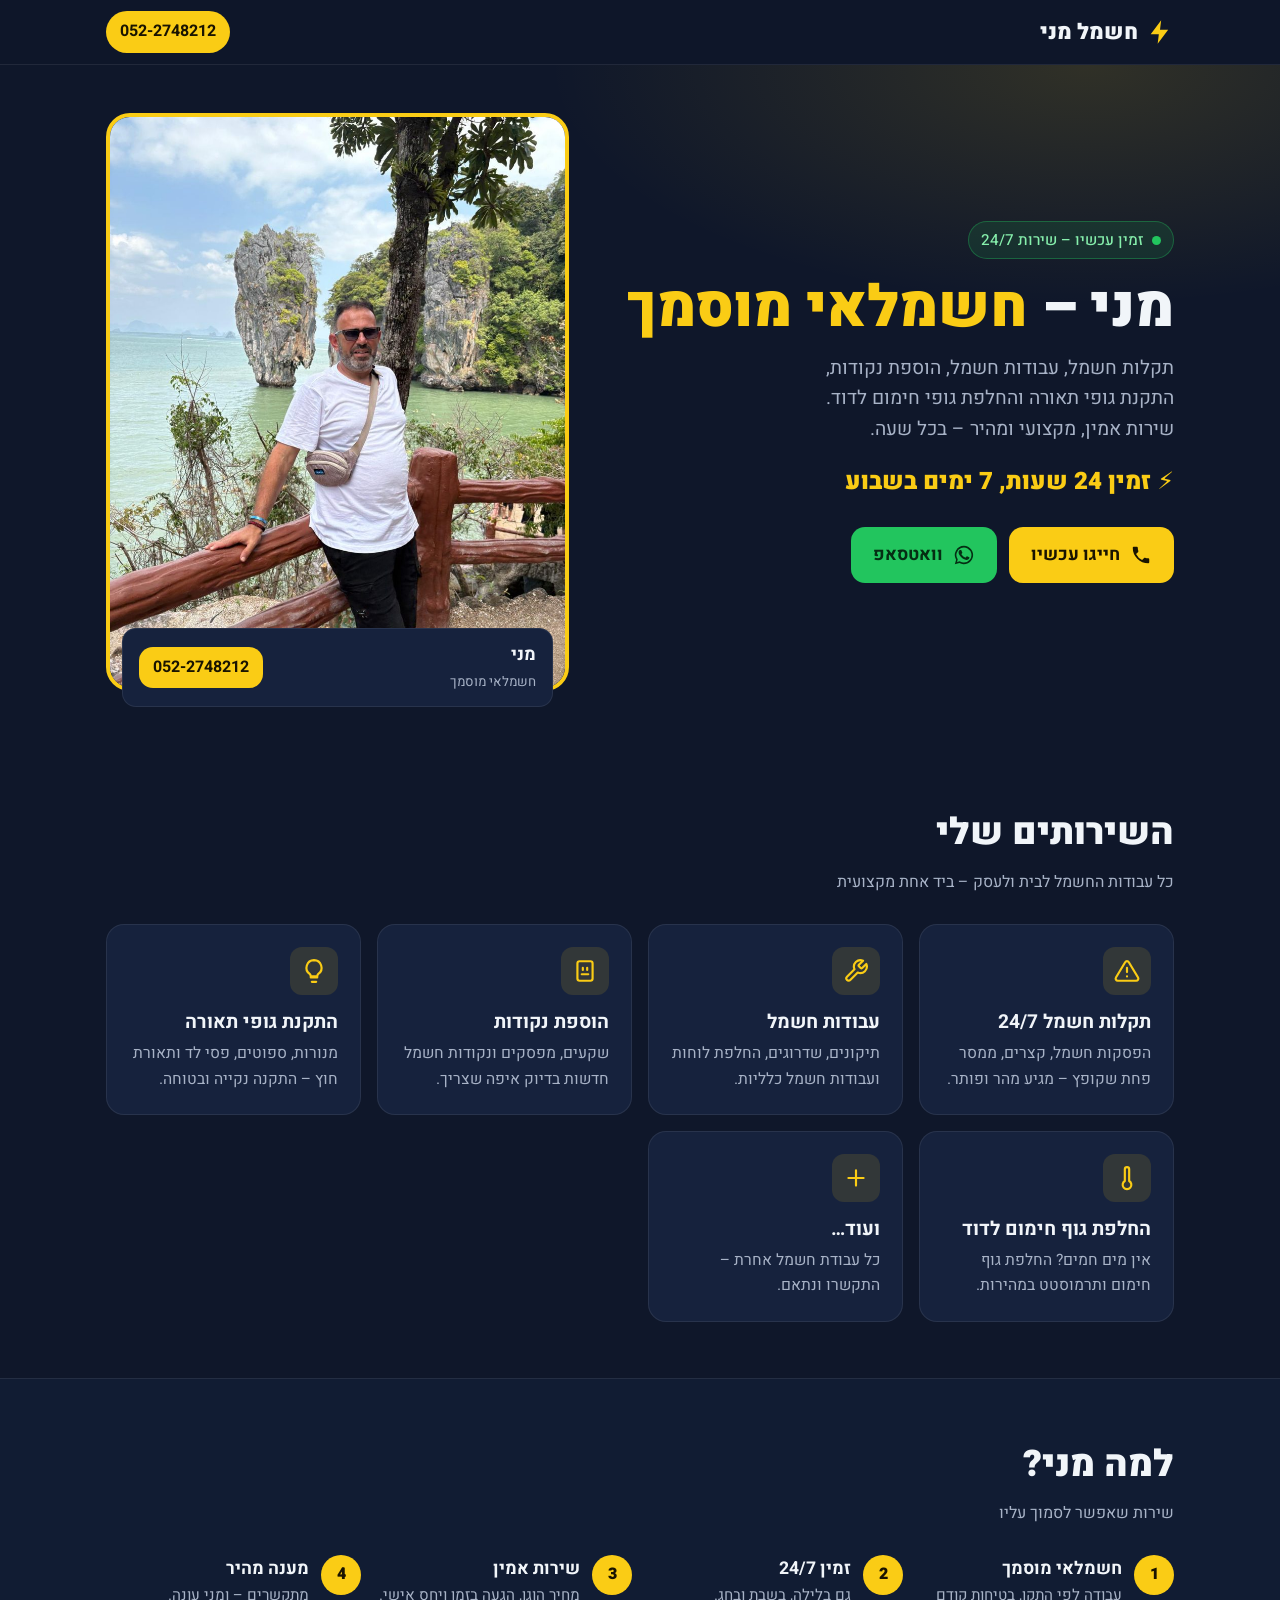
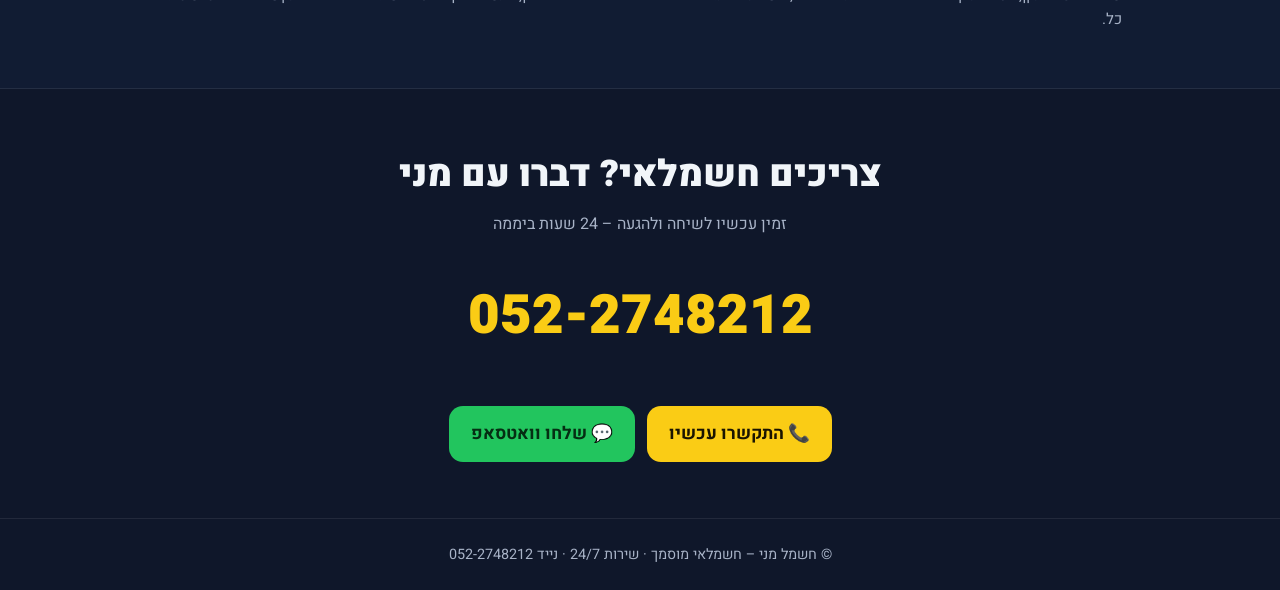
==== commit 62337fda: "Add website for Meni electrician (Hebrew, 24/7 service, contact) Co-Authored-By: Claude Opus 5.5 <no" ====
--- a/site/index.html
+++ b/site/index.html
@@ -1,482 +1,203 @@
 <!doctype html>
-<html lang="he" dir="rtl" class="no-js">
+<html lang="he" dir="rtl">
 <head>
 <meta charset="utf-8">
 <meta name="viewport" content="width=device-width, initial-scale=1">
-<title>בונים עתיד | קורסים וליווי אישי להקמת עסק מאפס</title>
-<meta name="description" content="בונים עתיד – ליווי אישי וקורסים בשלוש רמות: מגלים מה אתם אוהבים, בונים תוכנית, מקימים עסק, משיגים לקוח ראשון ולומדים לנהל כסף נכון.">
-<meta property="og:title" content="בונים עתיד – מהתשוקה שלך לעסק משלך">
-<meta property="og:description" content="ליווי אישי וקורסים בשלוש רמות להקמת עסק מאפס וניהול כסף נכון.">
-<meta property="og:image" content="assets/founder.jpg">
-<meta name="theme-color" content="#0b0a08">
-<link rel="icon" href="data:image/svg+xml,%3Csvg xmlns='http://www.w3.org/2000/svg' viewBox='0 0 64 64'%3E%3Crect width='64' height='64' rx='14' fill='%230b0a08'/%3E%3Cpath d='M14 50V40h10V30h10V20h10v30M10 50h44' fill='none' stroke='%23e3b950' stroke-width='5' stroke-linejoin='round' stroke-linecap='round'/%3E%3C/svg%3E">
+<title>חשמל מני – חשמלאי מוסמך 24/7</title>
+<meta name="description" content="חשמל מני – חשמלאי מוסמך, שירות 24/7. תקלות חשמל, עבודות חשמל, הוספת נקודות, התקנת גופי תאורה, החלפת גופי חימום לדוד. נייד 052-2748212.">
 <link rel="preconnect" href="https://fonts.googleapis.com">
 <link rel="preconnect" href="https://fonts.gstatic.com" crossorigin>
-<link href="https://fonts.googleapis.com/css2?family=Heebo:wght@300;400;500;700;800;900&family=Frank+Ruhl+Libre:wght@500;700;900&display=swap" rel="stylesheet">
-<link rel="stylesheet" href="styles.css">
+<link href="https://fonts.googleapis.com/css2?family=Heebo:wght@400;500;700;900&display=swap" rel="stylesheet">
+<style>
+  :root{
+    --bg:#0f172a; --bg2:#111c33; --card:#16223d; --text:#f1f5f9; --muted:#a8b3c7;
+    --accent:#facc15; --accent-ink:#1a1400; --wa:#22c55e; --line:rgba(255,255,255,.08);
+  }
+  *{box-sizing:border-box;margin:0;padding:0}
+  html{scroll-behavior:smooth}
+  body{font-family:"Heebo",system-ui,sans-serif;background:var(--bg);color:var(--text);line-height:1.6;padding-bottom:84px}
+  a{color:inherit;text-decoration:none}
+  .wrap{max-width:1100px;margin:0 auto;padding:0 16px}
+
+  header{position:sticky;top:0;z-index:20;background:rgba(15,23,42,.92);backdrop-filter:blur(8px);border-bottom:1px solid var(--line)}
+  .nav{display:flex;align-items:center;justify-content:space-between;height:64px;gap:12px}
+  .logo{display:flex;align-items:center;gap:8px;font-weight:900;font-size:1.35rem}
+  .logo svg{width:28px;height:28px;color:var(--accent)}
+  .nav-phone{background:var(--accent);color:var(--accent-ink);font-weight:700;padding:8px 14px;border-radius:999px;white-space:nowrap;direction:ltr}
+
+  .hero{padding:48px 0 56px;background:radial-gradient(900px 400px at 85% 0%,rgba(250,204,21,.14),transparent 60%)}
+  .hero-grid{display:grid;grid-template-columns:1.1fr .9fr;gap:40px;align-items:center}
+  .badge{display:inline-flex;align-items:center;gap:8px;background:rgba(34,197,94,.12);color:#86efac;border:1px solid rgba(34,197,94,.35);padding:6px 12px;border-radius:999px;font-weight:500;font-size:.95rem}
+  .dot{width:9px;height:9px;border-radius:50%;background:var(--wa);box-shadow:0 0 0 0 rgba(34,197,94,.7);animation:pulse 1.8s infinite}
+  @keyframes pulse{70%{box-shadow:0 0 0 10px rgba(34,197,94,0)}100%{box-shadow:0 0 0 0 rgba(34,197,94,0)}}
+  h1{font-size:clamp(2.2rem,6vw,3.6rem);font-weight:900;line-height:1.1;margin:18px 0 12px}
+  h1 span{color:var(--accent)}
+  .lead{font-size:1.2rem;color:var(--muted);max-width:34ch}
+  .big247{display:inline-block;margin-top:18px;font-weight:900;font-size:1.5rem;color:var(--accent)}
+  .cta{display:flex;flex-wrap:wrap;gap:12px;margin-top:26px}
+  .btn{display:inline-flex;align-items:center;gap:10px;font-weight:700;font-size:1.1rem;padding:14px 22px;border-radius:14px;transition:transform .15s}
+  .btn:hover{transform:translateY(-2px)}
+  .btn svg{width:22px;height:22px}
+  .btn-call{background:var(--accent);color:var(--accent-ink)}
+  .btn-wa{background:var(--wa);color:#052e13}
+  .photo{position:relative}
+  .photo img{width:100%;aspect-ratio:4/5;object-fit:cover;object-position:center 35%;border-radius:24px;border:4px solid var(--accent);display:block}
+  .photo-tag{position:absolute;bottom:-16px;right:16px;left:16px;background:var(--card);border:1px solid var(--line);border-radius:14px;padding:12px 16px;display:flex;justify-content:space-between;align-items:center;gap:8px}
+  .photo-tag b{font-size:1.1rem}
+  .photo-tag small{color:var(--muted)}
+
+  section{padding:56px 0}
+  h2{font-size:clamp(1.7rem,4vw,2.3rem);font-weight:900;margin-bottom:8px}
+  .sub{color:var(--muted);margin-bottom:28px}
+  .services{display:grid;grid-template-columns:repeat(auto-fit,minmax(230px,1fr));gap:16px}
+  .card{background:var(--card);border:1px solid var(--line);border-radius:18px;padding:22px}
+  .card .ic{width:48px;height:48px;border-radius:12px;background:rgba(250,204,21,.12);color:var(--accent);display:grid;place-items:center;margin-bottom:12px}
+  .card .ic svg{width:26px;height:26px}
+  .card h3{font-size:1.2rem;margin-bottom:4px}
+  .card p{color:var(--muted);font-size:.98rem}
+
+  .why{background:var(--bg2);border-block:1px solid var(--line)}
+  .why-grid{display:grid;grid-template-columns:repeat(auto-fit,minmax(200px,1fr));gap:16px}
+  .why-item{display:flex;gap:12px;align-items:flex-start}
+  .why-item .n{flex:none;width:40px;height:40px;border-radius:50%;background:var(--accent);color:var(--accent-ink);font-weight:900;display:grid;place-items:center}
+  .why-item h3{font-size:1.1rem}
+  .why-item p{color:var(--muted);font-size:.95rem}
+
+  .contact{text-align:center}
+  .phone-big{display:inline-block;direction:ltr;font-size:clamp(2rem,8vw,3.4rem);font-weight:900;color:var(--accent);margin:8px 0 20px}
+  .contact .cta{justify-content:center}
+
+  footer{border-top:1px solid var(--line);padding:24px 0;color:var(--muted);text-align:center;font-size:.9rem}
+
+  .sticky-bar{position:fixed;bottom:0;left:0;right:0;z-index:30;display:none;gap:10px;padding:10px 16px;background:rgba(15,23,42,.96);border-top:1px solid var(--line)}
+  .sticky-bar .btn{flex:1;justify-content:center;padding:12px}
+
+  @media (max-width:820px){
+    .hero-grid{grid-template-columns:1fr;gap:36px}
+    .photo{order:-1;max-width:420px;margin:0 auto;width:100%}
+    .hero{padding-top:28px;text-align:center}
+    .lead{margin:0 auto}
+    .cta{justify-content:center}
+    .sticky-bar{display:flex}
+    .nav-phone{display:none}
+  }
+  @media (min-width:821px){body{padding-bottom:0}}
+</style>
 </head>
 <body>
 
-<div class="grain" aria-hidden="true"></div>
-<div class="cursor-glow" aria-hidden="true"></div>
-
-<!-- ============ NAV ============ -->
-<header class="nav" id="nav">
-  <div class="container nav-inner">
-    <a href="#top" class="brand" aria-label="בונים עתיד – לראש העמוד">
-      <span class="brand-mark" aria-hidden="true">
-        <svg viewBox="0 0 40 40" fill="none" stroke="currentColor" stroke-width="3" stroke-linecap="round" stroke-linejoin="round"><path d="M7 33h26"/><path d="M10 33v-7h6v-6h6v-6h6v19"/><path d="M24 8h8v8"/><path d="M32 8l-9 9"/></svg>
-      </span>
-      <span class="brand-name">בונים עתיד</span>
+<header>
+  <div class="wrap nav">
+    <a href="#top" class="logo">
+      <svg viewBox="0 0 24 24" fill="currentColor"><path d="M13 2 4 14h7l-1 8 9-12h-7l1-8z"/></svg>
+      חשמל מני
     </a>
-    <nav class="nav-links" id="navLinks" aria-label="ניווט ראשי">
-      <a href="#what">מה יש כאן</a>
-      <a href="#levels">הרמות</a>
-      <a href="#services">שירותים</a>
-      <a href="#about">עליי</a>
-      <a href="#faq">שאלות</a>
-      <a href="#contact" class="nav-cta">דברו איתי</a>
-    </nav>
-    <button class="burger" id="burger" aria-label="פתיחת תפריט" aria-expanded="false" aria-controls="navLinks"><span></span><span></span><span></span></button>
+    <a class="nav-phone" href="tel:0522748212">052-2748212</a>
   </div>
 </header>
 
 <main id="top">
-
-<!-- ============ HERO ============ -->
-<section class="hero">
-  <div class="hero-bg" aria-hidden="true">
-    <div class="orb orb-1"></div><div class="orb orb-2"></div><div class="orb orb-3"></div>
-    <div class="grid-lines"></div>
-  </div>
-  <div class="container hero-inner">
-    <div class="hero-copy">
-      <span class="eyebrow reveal"><span class="dot"></span> ההרשמה למחזור הקרוב פתוחה</span>
-      <h1 class="hero-title reveal">
-        <span class="line">בונים</span>
-        <span class="line gold-text">עתיד.</span>
-      </h1>
-      <p class="hero-sub reveal">
-        מהדבר שאתם הכי אוהבים לעשות – לעסק שעובד בשבילכם.
-        ליווי אישי וקורסים בשלוש רמות: מגלים את הכיוון, בונים תוכנית, משיגים את הלקוח הראשון ולומדים לנהל כסף כמו שצריך.
-      </p>
-      <div class="hero-actions reveal">
-        <a href="#quiz" class="btn btn-gold">באיזו רמה אני? <span class="arrow">←</span></a>
-        <a href="#levels" class="btn btn-ghost">לגלות את המסלולים</a>
-      </div>
-      <ul class="hero-points reveal">
-        <li><svg viewBox="0 0 24 24"><path d="M5 12l5 5L20 7"/></svg> ליווי אישי 1:1</li>
-        <li><svg viewBox="0 0 24 24"><path d="M5 12l5 5L20 7"/></svg> מתאים גם בלי שום ניסיון</li>
-        <li><svg viewBox="0 0 24 24"><path d="M5 12l5 5L20 7"/></svg> פרקטי – לא תאוריה</li>
-      </ul>
-    </div>
-
-    <div class="hero-visual reveal">
-      <div class="portrait-wrap">
-        <div class="ring ring-1" aria-hidden="true"></div>
-        <div class="ring ring-2" aria-hidden="true"></div>
-        <div class="portrait">
-          <picture>
-            <source srcset="assets/founder.webp" type="image/webp">
-            <img src="assets/founder.jpg" alt="המייסד של בונים עתיד" width="800" height="800">
-          </picture>
-        </div>
-        <div class="float-card fc-1">
-          <span class="fc-icon">💡</span>
-          <div><strong>מגלים תשוקה</strong><small>שלב 1 · התחלה</small></div>
-        </div>
-        <div class="float-card fc-2">
-          <span class="fc-icon">🎯</span>
-          <div><strong>בונים תוכנית</strong><small>שלב 2 · בדרך למטרה</small></div>
-        </div>
-        <div class="float-card fc-3">
-          <span class="fc-icon">🚀</span>
-          <div><strong>הלקוח הראשון</strong><small>שלב 3 · הקמת העסק</small></div>
-        </div>
-      </div>
-    </div>
-  </div>
-
-  <a href="#what" class="scroll-hint" aria-label="גללו למטה"><span></span></a>
-</section>
-
-<!-- ============ MARQUEE ============ -->
-<div class="marquee" aria-hidden="true">
-  <div class="marquee-track">
-    <span>יזמות</span><i>✦</i><span>תשוקה</span><i>✦</i><span>הלקוח הראשון</span><i>✦</i><span>ניהול כסף</span><i>✦</i><span>מיתוג</span><i>✦</i><span>שיווק</span><i>✦</i><span>הרגלים</span><i>✦</i><span>חופש כלכלי</span><i>✦</i>
-    <span>יזמות</span><i>✦</i><span>תשוקה</span><i>✦</i><span>הלקוח הראשון</span><i>✦</i><span>ניהול כסף</span><i>✦</i><span>מיתוג</span><i>✦</i><span>שיווק</span><i>✦</i><span>הרגלים</span><i>✦</i><span>חופש כלכלי</span><i>✦</i>
-  </div>
+  <section class="hero">
+    <div class="wrap hero-grid">
+      <div>
+        <span class="badge"><span class="dot"></span> זמין עכשיו – שירות 24/7</span>
+        <h1>מני – <span>חשמלאי מוסמך</span></h1>
+        <p class="lead">תקלות חשמל, עבודות חשמל, הוספת נקודות, התקנת גופי תאורה והחלפת גופי חימום לדוד. שירות אמין, מקצועי ומהיר – בכל שעה.</p>
+        <span class="big247">⚡ זמין 24 שעות, 7 ימים בשבוע</span>
+        <div class="cta">
+          <a class="btn btn-call" href="tel:0522748212">
+            <svg viewBox="0 0 24 24" fill="currentColor"><path d="M6.6 10.8a15.1 15.1 0 0 0 6.6 6.6l2.2-2.2c.3-.3.7-.4 1-.2 1.1.4 2.3.6 3.6.6.6 0 1 .4 1 1V20c0 .6-.4 1-1 1A17 17 0 0 1 3 4c0-.6.4-1 1-1h3.5c.6 0 1 .4 1 1 0 1.3.2 2.5.6 3.6.1.3 0 .7-.2 1l-2.3 2.2z"/></svg>
+            חייגו עכשיו
+          </a>
+          <a class="btn btn-wa" href="https://wa.me/972522748212?text=%D7%94%D7%99%D7%99%20%D7%9E%D7%A0%D7%99%2C%20%D7%90%D7%A0%D7%99%20%D7%A6%D7%A8%D7%99%D7%9A%20%D7%97%D7%A9%D7%9E%D7%9C%D7%90%D7%99" target="_blank" rel="noopener">
+            <svg viewBox="0 0 24 24" fill="currentColor"><path d="M17.5 14.4c-.3-.1-1.8-.9-2-1s-.5-.1-.7.1-.8 1-1 1.2-.4.2-.6.1a8 8 0 0 1-4-3.5c-.3-.5.3-.5.9-1.6.1-.2 0-.4 0-.5l-.9-2.2c-.2-.6-.5-.5-.7-.5h-.6c-.2 0-.5.1-.8.4-.3.3-1 1-1 2.4s1 2.8 1.2 3c.1.2 2 3.1 4.9 4.3 1.8.8 2.5.8 3.4.7.6-.1 1.8-.7 2-1.4.3-.7.3-1.3.2-1.4l-.3-.2zM12 2a10 10 0 0 0-8.6 15.1L2 22l5-1.3A10 10 0 1 0 12 2zm0 18.2c-1.5 0-3-.4-4.3-1.2l-.3-.2-3 .8.8-2.9-.2-.3A8.2 8.2 0 1 1 12 20.2z"/></svg>
+            וואטסאפ
+          </a>
+        </div>
+      </div>
+      <div class="photo">
+        <img src="meni.jpg" alt="מני – חשמלאי מוסמך">
+        <div class="photo-tag">
+          <div><b>מני</b><br><small>חשמלאי מוסמך</small></div>
+          <a class="btn btn-call" style="padding:8px 14px;font-size:1rem;direction:ltr" href="tel:0522748212">052-2748212</a>
+        </div>
+      </div>
+    </div>
+  </section>
+
+  <section id="services">
+    <div class="wrap">
+      <h2>השירותים שלי</h2>
+      <p class="sub">כל עבודות החשמל לבית ולעסק – ביד אחת מקצועית</p>
+      <div class="services">
+        <div class="card">
+          <div class="ic"><svg viewBox="0 0 24 24" fill="none" stroke="currentColor" stroke-width="2" stroke-linecap="round" stroke-linejoin="round"><path d="M12 9v4M12 17h.01"/><path d="M10.3 3.9 1.8 18a2 2 0 0 0 1.7 3h17a2 2 0 0 0 1.7-3L13.7 3.9a2 2 0 0 0-3.4 0z"/></svg></div>
+          <h3>תקלות חשמל 24/7</h3>
+          <p>הפסקות חשמל, קצרים, ממסר פחת שקופץ – מגיע מהר ופותר.</p>
+        </div>
+        <div class="card">
+          <div class="ic"><svg viewBox="0 0 24 24" fill="none" stroke="currentColor" stroke-width="2" stroke-linecap="round" stroke-linejoin="round"><path d="M14.7 6.3a1 1 0 0 0 0 1.4l1.6 1.6a1 1 0 0 0 1.4 0l3.8-3.8a6 6 0 0 1-7.9 7.9l-6.9 6.9a2.1 2.1 0 0 1-3-3l6.9-6.9a6 6 0 0 1 7.9-7.9l-3.8 3.8z"/></svg></div>
+          <h3>עבודות חשמל</h3>
+          <p>תיקונים, שדרוגים, החלפת לוחות ועבודות חשמל כלליות.</p>
+        </div>
+        <div class="card">
+          <div class="ic"><svg viewBox="0 0 24 24" fill="none" stroke="currentColor" stroke-width="2" stroke-linecap="round" stroke-linejoin="round"><rect x="5" y="3" width="14" height="18" rx="2"/><path d="M10 9v2M14 9v2M9 15h6"/></svg></div>
+          <h3>הוספת נקודות</h3>
+          <p>שקעים, מפסקים ונקודות חשמל חדשות בדיוק איפה שצריך.</p>
+        </div>
+        <div class="card">
+          <div class="ic"><svg viewBox="0 0 24 24" fill="none" stroke="currentColor" stroke-width="2" stroke-linecap="round" stroke-linejoin="round"><path d="M9 18h6M10 22h4"/><path d="M12 2a7 7 0 0 0-4 12.7c.6.5 1 1.3 1 2.3h6c0-1 .4-1.8 1-2.3A7 7 0 0 0 12 2z"/></svg></div>
+          <h3>התקנת גופי תאורה</h3>
+          <p>מנורות, ספוטים, פסי לד ותאורת חוץ – התקנה נקייה ובטוחה.</p>
+        </div>
+        <div class="card">
+          <div class="ic"><svg viewBox="0 0 24 24" fill="none" stroke="currentColor" stroke-width="2" stroke-linecap="round" stroke-linejoin="round"><path d="M14 14.8V4a2 2 0 0 0-4 0v10.8a4 4 0 1 0 4 0z"/></svg></div>
+          <h3>החלפת גוף חימום לדוד</h3>
+          <p>אין מים חמים? החלפת גוף חימום ותרמוסטט במהירות.</p>
+        </div>
+        <div class="card">
+          <div class="ic"><svg viewBox="0 0 24 24" fill="none" stroke="currentColor" stroke-width="2" stroke-linecap="round" stroke-linejoin="round"><path d="M12 5v14M5 12h14"/></svg></div>
+          <h3>ועוד…</h3>
+          <p>כל עבודת חשמל אחרת – התקשרו ונתאם.</p>
+        </div>
+      </div>
+    </div>
+  </section>
+
+  <section class="why">
+    <div class="wrap">
+      <h2>למה מני?</h2>
+      <p class="sub">שירות שאפשר לסמוך עליו</p>
+      <div class="why-grid">
+        <div class="why-item"><span class="n">1</span><div><h3>חשמלאי מוסמך</h3><p>עבודה לפי התקן, בטיחות קודם כל.</p></div></div>
+        <div class="why-item"><span class="n">2</span><div><h3>זמין 24/7</h3><p>גם בלילה, בשבת ובחג.</p></div></div>
+        <div class="why-item"><span class="n">3</span><div><h3>שירות אמין</h3><p>מחיר הוגן, הגעה בזמן ויחס אישי.</p></div></div>
+        <div class="why-item"><span class="n">4</span><div><h3>מענה מהיר</h3><p>מתקשרים – ומני עונה.</p></div></div>
+      </div>
+    </div>
+  </section>
+
+  <section class="contact" id="contact">
+    <div class="wrap">
+      <h2>צריכים חשמלאי? דברו עם מני</h2>
+      <p class="sub">זמין עכשיו לשיחה ולהגעה – 24 שעות ביממה</p>
+      <a class="phone-big" href="tel:0522748212">052-2748212</a>
+      <div class="cta">
+        <a class="btn btn-call" href="tel:0522748212">📞 התקשרו עכשיו</a>
+        <a class="btn btn-wa" href="https://wa.me/972522748212" target="_blank" rel="noopener">💬 שלחו וואטסאפ</a>
+      </div>
+    </div>
+  </section>
+</main>
+
+<footer>
+  <div class="wrap">© חשמל מני – חשמלאי מוסמך · שירות 24/7 · נייד <a href="tel:0522748212" style="direction:ltr;display:inline-block">052-2748212</a></div>
+</footer>
+
+<div class="sticky-bar">
+  <a class="btn btn-call" href="tel:0522748212">📞 חייגו</a>
+  <a class="btn btn-wa" href="https://wa.me/972522748212" target="_blank" rel="noopener">💬 וואטסאפ</a>
 </div>
 
-<!-- ============ WHAT IS HERE ============ -->
-<section class="section" id="what">
-  <div class="container">
-    <div class="section-head reveal">
-      <span class="kicker">מה יש כאן</span>
-      <h2>כל מה שצריך כדי להפוך <span class="gold-text">רעיון</span> לעסק אמיתי</h2>
-      <p>בונים עתיד זה בית ליזמים בתחילת הדרך. לא עוד קורס שצופים בו וממשיכים הלאה – אלא תהליך מלווה, צעד אחר צעד, עם מישהו שבאמת מסתכל עליכם.</p>
-    </div>
-
-    <div class="what-grid">
-      <article class="what-card reveal">
-        <div class="wc-num">01</div>
-        <h3>ליווי אישי</h3>
-        <p>שיחות אחד על אחד, משימות מותאמות ומעקב צמוד. אתם לא לבד בשום שלב.</p>
-      </article>
-      <article class="what-card reveal">
-        <div class="wc-num">02</div>
-        <h3>קורסים בשלוש רמות</h3>
-        <p>מסלול ברור מהגילוי הראשון ועד העסק הפעיל – מתחילים בדיוק מאיפה שאתם נמצאים.</p>
-      </article>
-      <article class="what-card reveal">
-        <div class="wc-num">03</div>
-        <h3>ניהול כסף נכון</h3>
-        <p>תקציב, תמחור, חיסכון והשקעה ראשונה – הכלים שבית הספר שכח ללמד.</p>
-      </article>
-      <article class="what-card reveal">
-        <div class="wc-num">04</div>
-        <h3>כלים ותבניות</h3>
-        <p>תבניות מוכנות לתוכנית עסקית, תמחור, הודעות ללקוחות ומעקב הוצאות.</p>
-      </article>
-    </div>
-  </div>
-</section>
-
-<!-- ============ STATS / PROMISE ============ -->
-<section class="promise">
-  <div class="container promise-grid">
-    <div class="promise-item reveal"><div class="big"><span class="count" data-to="3">0</span></div><p>רמות מובנות מאפס ועד עסק</p></div>
-    <div class="promise-item reveal"><div class="big">1:1</div><p>ליווי אישי – לא עוד מספר בקבוצה</p></div>
-    <div class="promise-item reveal"><div class="big"><span class="count" data-to="100">0</span>%</div><p>פרקטי – כל שיעור נגמר במשימה</p></div>
-    <div class="promise-item reveal"><div class="big">∞</div><p>שאלות מותרות. באמת.</p></div>
-  </div>
-</section>
-
-<!-- ============ LEVELS ============ -->
-<section class="section" id="levels">
-  <div class="container">
-    <div class="section-head reveal">
-      <span class="kicker">המסלול</span>
-      <h2>שלוש רמות. <span class="gold-text">דרך אחת</span> לעסק משלכם.</h2>
-      <p>כל רמה בנויה על הקודמת. אפשר להתחיל מההתחלה, או לקפוץ ישר לרמה שמתאימה לכם.</p>
-    </div>
-
-    <div class="levels">
-      <div class="levels-line" aria-hidden="true"><span class="levels-progress"></span></div>
-
-      <article class="level reveal">
-        <div class="level-badge">רמה 1</div>
-        <div class="level-icon" aria-hidden="true">
-          <svg viewBox="0 0 48 48"><circle cx="24" cy="20" r="10"/><path d="M19 34h10M20 40h8M24 4v4M8 20H4M44 20h-4M12 8l3 3M36 8l-3 3"/></svg>
-        </div>
-        <h3>התחלה</h3>
-        <p class="level-tag">מגלים מי אתם ומה אתם אוהבים</p>
-        <ul class="level-list">
-          <li>שיחת היכרות אישית ומיפוי תחומי עניין</li>
-          <li>גילוי החוזקות והכישורים שכבר יש לכם</li>
-          <li>חשיבה יזמית: איך מזהים הזדמנות</li>
-          <li>יסודות הכסף: הכנסות, הוצאות ותקציב אישי</li>
-          <li>בחירת רעיון ראשון ובדיקה שלו</li>
-        </ul>
-        <div class="level-out"><strong>יוצאים עם:</strong> כיוון ברור ורעיון עסקי שמתאים בדיוק לכם.</div>
-        <a href="#contact" class="btn btn-ghost btn-block" data-level="רמה 1 – התחלה">אני מתחיל/ה כאן</a>
-      </article>
-
-      <article class="level level-featured reveal">
-        <div class="ribbon">הכי מבוקש</div>
-        <div class="level-badge">רמה 2</div>
-        <div class="level-icon" aria-hidden="true">
-          <svg viewBox="0 0 48 48"><circle cx="24" cy="24" r="18"/><circle cx="24" cy="24" r="11"/><circle cx="24" cy="24" r="4"/><path d="M24 24L40 8M34 8h6v6"/></svg>
-        </div>
-        <h3>בדרך למטרה</h3>
-        <p class="level-tag">הופכים רעיון לתוכנית עבודה</p>
-        <ul class="level-list">
-          <li>הגדרת קהל יעד ובעיה אמיתית שפותרים</li>
-          <li>בניית הצעת ערך ומוצר/שירות ראשון</li>
-          <li>תוכנית עסקית פשוטה וברורה</li>
-          <li>מיתוג אישי ונוכחות ברשתות</li>
-          <li>יעדים, לו״ז והרגלים של יזם</li>
-        </ul>
-        <div class="level-out"><strong>יוצאים עם:</strong> תוכנית מוכנה לביצוע, מותג ראשוני וקהל שמחכה.</div>
-        <a href="#contact" class="btn btn-gold btn-block" data-level="רמה 2 – בדרך למטרה">אני רוצה את רמה 2</a>
-      </article>
-
-      <article class="level reveal">
-        <div class="level-badge">רמה 3</div>
-        <div class="level-icon" aria-hidden="true">
-          <svg viewBox="0 0 48 48"><path d="M24 4c8 6 12 14 12 24l-6 8H18l-6-8C12 18 16 10 24 4z"/><circle cx="24" cy="20" r="4"/><path d="M18 36l-4 8M30 36l4 8M24 38v8"/></svg>
-        </div>
-        <h3>הקמת העסק</h3>
-        <p class="level-tag">הלקוח הראשון וניהול כספי</p>
-        <ul class="level-list">
-          <li>פתיחת העסק בפועל – צעד אחר צעד</li>
-          <li>שיווק ומכירה: איך משיגים את הלקוח הראשון</li>
-          <li>תמחור נכון ורווחיות</li>
-          <li>ניהול כספי: תזרים, חיסכון, השקעה חוזרת</li>
-          <li>תוכנית צמיחה ללקוחות הבאים</li>
-        </ul>
-        <div class="level-out"><strong>יוצאים עם:</strong> עסק פעיל, לקוח ראשון משלם ושליטה מלאה בכסף.</div>
-        <a href="#contact" class="btn btn-ghost btn-block" data-level="רמה 3 – הקמת העסק">אני מוכן/ה להקים</a>
-      </article>
-    </div>
-  </div>
-</section>
-
-<!-- ============ QUIZ ============ -->
-<section class="section quiz-section" id="quiz">
-  <div class="container">
-    <div class="quiz reveal">
-      <div class="quiz-head">
-        <span class="kicker">בדיקה של 30 שניות</span>
-        <h2>באיזו רמה <span class="gold-text">אתם</span> נמצאים?</h2>
-      </div>
-      <div class="quiz-body" id="quizBody">
-        <div class="quiz-progress"><span id="quizBar"></span></div>
-        <div id="quizStage" aria-live="polite"></div>
-      </div>
-    </div>
-  </div>
-</section>
-
-<!-- ============ SERVICES ============ -->
-<section class="section" id="services">
-  <div class="container">
-    <div class="section-head reveal">
-      <span class="kicker">השירותים</span>
-      <h2>מה אני <span class="gold-text">נותן</span> לכם</h2>
-    </div>
-    <div class="services-grid">
-      <article class="service reveal">
-        <div class="s-icon" aria-hidden="true"><svg viewBox="0 0 24 24"><circle cx="9" cy="8" r="4"/><path d="M2 21c0-4 3-7 7-7s7 3 7 7"/><path d="M17 11l2 2 4-4"/></svg></div>
-        <h3>ליווי אישי 1:1</h3>
-        <p>פגישות קבועות, משימות אישיות וזמינות לשאלות לאורך כל הדרך. מותאם בדיוק לקצב ולמטרות שלכם.</p>
-      </article>
-      <article class="service reveal">
-        <div class="s-icon" aria-hidden="true"><svg viewBox="0 0 24 24"><rect x="3" y="4" width="18" height="13" rx="2"/><path d="M10 9l5 2.5-5 2.5z"/><path d="M8 21h8"/></svg></div>
-        <h3>קורסים דיגיטליים</h3>
-        <p>שיעורים מוקלטים וקצרים לכל רמה – לצפות מתי שנוח, לחזור כמה שצריך.</p>
-      </article>
-      <article class="service reveal">
-        <div class="s-icon" aria-hidden="true"><svg viewBox="0 0 24 24"><path d="M12 2v20M17 6H9.5a3.5 3.5 0 000 7h5a3.5 3.5 0 010 7H6"/></svg></div>
-        <h3>ניהול כספים אישי</h3>
-        <p>בניית תקציב, הבנת הכסף שלכם, חיסכון חכם וצעדים ראשונים בעולם ההשקעות.</p>
-      </article>
-      <article class="service reveal">
-        <div class="s-icon" aria-hidden="true"><svg viewBox="0 0 24 24"><path d="M9 18h6M10 22h4"/><path d="M12 2a7 7 0 00-4 12.7V17h8v-2.3A7 7 0 0012 2z"/></svg></div>
-        <h3>פיתוח רעיון עסקי</h3>
-        <p>מהתחביב לרעיון, מהרעיון לבדיקת שוק – ומשם להחלטה אם ואיך לצאת לדרך.</p>
-      </article>
-      <article class="service reveal">
-        <div class="s-icon" aria-hidden="true"><svg viewBox="0 0 24 24"><path d="M3 11l18-8-8 18-2-8z"/></svg></div>
-        <h3>שיווק ומכירות</h3>
-        <p>איך לדבר עם לקוחות, לבנות נוכחות ברשתות ולסגור את העסקה הראשונה בביטחון.</p>
-      </article>
-      <article class="service reveal">
-        <div class="s-icon" aria-hidden="true"><svg viewBox="0 0 24 24"><path d="M3 21h18"/><path d="M6 21V10M10 21V6M14 21v-8M18 21V3"/></svg></div>
-        <h3>אסטרטגיה וצמיחה</h3>
-        <p>יעדים, מדדים ותוכנית לצמוח מלקוח אחד לעסק יציב שמכניס כסף באופן קבוע.</p>
-      </article>
-    </div>
-  </div>
-</section>
-
-<!-- ============ HOW IT WORKS ============ -->
-<section class="section how" id="how">
-  <div class="container">
-    <div class="section-head reveal">
-      <span class="kicker">איך זה עובד</span>
-      <h2>ארבעה צעדים <span class="gold-text">פשוטים</span> להתחיל</h2>
-    </div>
-    <ol class="steps">
-      <li class="step reveal"><span class="step-n">1</span><h3>שולחים הודעה</h3><p>בוואטסאפ או במייל – מספרים קצת על עצמכם.</p></li>
-      <li class="step reveal"><span class="step-n">2</span><h3>שיחת היכרות</h3><p>מבינים יחד מה אתם אוהבים ואיפה אתם עומדים.</p></li>
-      <li class="step reveal"><span class="step-n">3</span><h3>בוחרים רמה</h3><p>מתאימים מסלול אישי שמתחיל בדיוק מהנקודה שלכם.</p></li>
-      <li class="step reveal"><span class="step-n">4</span><h3>בונים עתיד</h3><p>יוצאים לדרך עם ליווי צמוד – עד העסק והלקוח הראשון.</p></li>
-    </ol>
-  </div>
-</section>
-
-<!-- ============ ABOUT ============ -->
-<section class="section about" id="about">
-  <div class="container about-grid">
-    <div class="about-photo reveal">
-      <div class="about-frame">
-        <picture>
-          <source srcset="assets/founder.webp" type="image/webp">
-          <img src="assets/founder.jpg" alt="המייסד של בונים עתיד" loading="lazy" width="800" height="800">
-        </picture>
-      </div>
-      <div class="about-sign">מייסד בונים עתיד</div>
-    </div>
-    <div class="about-copy reveal">
-      <span class="kicker">מי אני</span>
-      <h2>נעים מאוד, <span class="gold-text">בואו נכיר</span></h2>
-      <p class="lead">אני יוצר תוכן שעוזר לאנשים להקים עסק מאפס, להתפתח בעולם היזמות ולנהל את הכסף שלהם נכון.</p>
-      <p>הקמתי את בונים עתיד כי ראיתי יותר מדי אנשים מוכשרים שיש להם חלום – אבל אין להם מישהו שיראה להם את הדרך. בבית הספר לא מלמדים איך פותחים עסק, איך מתמחרים, או מה עושים עם הכסף שמרוויחים.</p>
-      <p>אצלי מתחילים ממכם: ממה שאתם אוהבים לעשות. משם בונים, צעד אחר צעד, עסק שהוא באמת שלכם.</p>
-      <blockquote class="quote">״העתיד לא קורה לך. <span class="gold-text">אתה בונה אותו.</span>״</blockquote>
-      <div class="values">
-        <div><strong>אמת</strong><span>בלי הבטחות ריקות</span></div>
-        <div><strong>עשייה</strong><span>כל שיעור – משימה</span></div>
-        <div><strong>אכפתיות</strong><span>אני שם איתכם</span></div>
-      </div>
-    </div>
-  </div>
-</section>
-
-<!-- ============ WHO IT'S FOR ============ -->
-<section class="section fit">
-  <div class="container fit-grid">
-    <div class="fit-card yes reveal">
-      <h3><span>✓</span> זה בשבילכם אם…</h3>
-      <ul>
-        <li>יש לכם תחביב או כישרון ואתם רוצים להרוויח ממנו</li>
-        <li>אתם רוצים עסק משלכם אבל לא יודעים מאיפה להתחיל</li>
-        <li>נמאס לכם לדחות את החלום ל״מתישהו״</li>
-        <li>אתם רוצים להבין סוף סוף איך לנהל כסף</li>
-        <li>אתם מוכנים להשקיע זמן ולעבוד על עצמכם</li>
-      </ul>
-    </div>
-    <div class="fit-card no reveal">
-      <h3><span>✕</span> זה לא בשבילכם אם…</h3>
-      <ul>
-        <li>אתם מחפשים ״להתעשר מהר״ בלי לעבוד</li>
-        <li>אתם לא מוכנים לנסות דברים חדשים</li>
-        <li>אתם מחפשים רק תאוריה בלי ביצוע</li>
-      </ul>
-    </div>
-  </div>
-</section>
-
-<!-- ============ FAQ ============ -->
-<section class="section" id="faq">
-  <div class="container faq-wrap">
-    <div class="section-head reveal">
-      <span class="kicker">שאלות ותשובות</span>
-      <h2>יש לכם <span class="gold-text">שאלות?</span></h2>
-      <p>ריכזתי כאן את מה שהכי שואלים אותי. לא מצאתם תשובה? שלחו לי הודעה.</p>
-    </div>
-    <div class="faq">
-      <details class="faq-item reveal" open>
-        <summary>אני לא יודע/ת בכלל מה אני רוצה לעשות. זה מתאים לי?</summary>
-        <div class="faq-a"><p>בדיוק בשביל זה יש את רמה 1. אנחנו מתחילים בשיחה אישית, מגלים מה אתם אוהבים ובמה אתם טובים – ורק אז בוחרים כיוון. אין צורך להגיע עם רעיון מוכן.</p></div>
-      </details>
-      <details class="faq-item reveal">
-        <summary>צריך כסף כדי להתחיל עסק?</summary>
-        <div class="faq-a"><p>לא בהכרח. הרבה עסקים מתחילים כמעט בלי השקעה – משירות, מכישרון או מידע. בקורס נלמד איך להתחיל בקטן, בחוכמה, ולהשתמש בכסף הראשון שנכנס כדי לצמוח.</p></div>
-      </details>
-      <details class="faq-item reveal">
-        <summary>מה ההבדל בין הרמות?</summary>
-        <div class="faq-a"><p><strong>רמה 1 – התחלה:</strong> גילוי עצמי, חשיבה יזמית ויסודות הכסף.<br><strong>רמה 2 – בדרך למטרה:</strong> הפיכת הרעיון לתוכנית, מיתוג וקהל.<br><strong>רמה 3 – הקמת העסק:</strong> פתיחה בפועל, הלקוח הראשון וניהול כספי.</p></div>
-      </details>
-      <details class="faq-item reveal">
-        <summary>אפשר להתחיל ישר מרמה 2 או 3?</summary>
-        <div class="faq-a"><p>כן. אם כבר יש לכם רעיון או עסק קטן – נעשה שיחת היכרות ונראה יחד מאיזו רמה הכי נכון לכם להתחיל. אפשר גם לעשות את <a href="#quiz">הבדיקה הקצרה</a> כאן באתר.</p></div>
-      </details>
-      <details class="faq-item reveal">
-        <summary>איך עובד הליווי האישי?</summary>
-        <div class="faq-a"><p>פגישות אישיות (בזום או פנים מול פנים), משימות בין פגישה לפגישה ומעקב על ההתקדמות. בנוסף יש זמינות בוואטסאפ לשאלות שעולות בדרך.</p></div>
-      </details>
-      <details class="faq-item reveal">
-        <summary>כמה זמן לוקח כל רמה?</summary>
-        <div class="faq-a"><p>זה תלוי בקצב שלכם. בדרך כלל כל רמה נמשכת כמה שבועות. המטרה היא לא למהר – אלא להתקדם בצורה יציבה ולהגיע לתוצאה.</p></div>
-      </details>
-      <details class="faq-item reveal">
-        <summary>יש גיל מינימלי?</summary>
-        <div class="faq-a"><p>אין גיל מושלם להתחיל. נוער, סטודנטים, חיילים משוחררים או מבוגרים שרוצים שינוי – כל מי שרוצה לבנות משהו משלו מוזמן.</p></div>
-      </details>
-      <details class="faq-item reveal">
-        <summary>כמה זה עולה?</summary>
-        <div class="faq-a"><p>המחיר תלוי ברמה ובהיקף הליווי. שלחו לי הודעה בוואטסאפ ואחזור אליכם עם כל הפרטים ומסלול שמתאים לכם.</p></div>
-      </details>
-    </div>
-  </div>
-</section>
-
-<!-- ============ CONTACT / CTA ============ -->
-<section class="section contact" id="contact">
-  <div class="container">
-    <div class="cta-card reveal">
-      <div class="cta-glow" aria-hidden="true"></div>
-      <span class="kicker">מתחילים היום</span>
-      <h2>העתיד שלכם מתחיל <span class="gold-text">בהודעה אחת.</span></h2>
-      <p>ספרו לי מה אתם אוהבים לעשות – ואני אעזור לכם להפוך את זה לעסק.</p>
-
-      <form class="cta-form" id="ctaForm" novalidate>
-        <div class="field">
-          <label for="fName">שם</label>
-          <input id="fName" name="name" type="text" autocomplete="given-name" placeholder="איך קוראים לכם?" required>
-        </div>
-        <div class="field">
-          <label for="fLevel">מסלול</label>
-          <select id="fLevel" name="level">
-            <option>עוד לא יודע/ת – רוצה שיחת היכרות</option>
-            <option>רמה 1 – התחלה</option>
-            <option>רמה 2 – בדרך למטרה</option>
-            <option>רמה 3 – הקמת העסק</option>
-          </select>
-        </div>
-        <div class="field field-wide">
-          <label for="fMsg">מה אתם הכי אוהבים לעשות?</label>
-          <textarea id="fMsg" name="msg" rows="3" placeholder="למשל: צילום, ספורט, בישול, עיצוב, גיימינג…"></textarea>
-        </div>
-        <button type="submit" class="btn btn-whatsapp btn-block field-wide">
-          <svg class="wa-svg" viewBox="0 0 32 32" aria-hidden="true"><path d="M16.04 3C8.86 3 3.03 8.82 3.03 16c0 2.3.6 4.53 1.74 6.5L3 29l6.68-1.75A12.95 12.95 0 0016.04 29C23.2 29 29 23.18 29 16S23.2 3 16.04 3zm0 23.6c-2.03 0-4.02-.55-5.75-1.58l-.41-.25-3.96 1.04 1.06-3.86-.27-.4A10.6 10.6 0 1116.04 26.6zm5.82-7.93c-.32-.16-1.88-.93-2.17-1.03-.29-.11-.5-.16-.72.16-.21.32-.82 1.03-1 1.25-.19.21-.37.24-.69.08-.32-.16-1.35-.5-2.57-1.59-.95-.85-1.59-1.9-1.78-2.22-.19-.32-.02-.49.14-.65.14-.14.32-.37.48-.56.16-.19.21-.32.32-.53.11-.21.05-.4-.03-.56-.08-.16-.72-1.73-.98-2.37-.26-.62-.52-.54-.72-.55h-.61c-.21 0-.56.08-.85.4-.29.32-1.11 1.09-1.11 2.65s1.14 3.08 1.3 3.29c.16.21 2.24 3.42 5.43 4.8.76.33 1.35.52 1.81.67.76.24 1.45.21 2 .13.61-.09 1.88-.77 2.14-1.51.27-.74.27-1.38.19-1.51-.08-.13-.29-.21-.61-.37z"/></svg>
-          שליחה בוואטסאפ
-        </button>
-      </form>
-
-      <div class="contact-ways">
-        <a class="way" href="mailto:itayholixbox67@gmail.com">
-          <span class="way-icon" aria-hidden="true"><svg viewBox="0 0 24 24"><rect x="2" y="4" width="20" height="16" rx="3"/><path d="M3 6l9 7 9-7"/></svg></span>
-          <span><small>מייל</small><strong dir="ltr">itayholixbox67@gmail.com</strong></span>
-        </a>
-        <a class="way" href="#" data-wa target="_blank" rel="noopener">
-          <span class="way-icon wa" aria-hidden="true"><svg viewBox="0 0 32 32"><path d="M16.04 3C8.86 3 3.03 8.82 3.03 16c0 2.3.6 4.53 1.74 6.5L3 29l6.68-1.75A12.95 12.95 0 0016.04 29C23.2 29 29 23.18 29 16S23.2 3 16.04 3zm0 23.6c-2.03 0-4.02-.55-5.75-1.58l-.41-.25-3.96 1.04 1.06-3.86-.27-.4A10.6 10.6 0 1116.04 26.6zm5.82-7.93c-.32-.16-1.88-.93-2.17-1.03-.29-.11-.5-.16-.72.16-.21.32-.82 1.03-1 1.25-.19.21-.37.24-.69.08-.32-.16-1.35-.5-2.57-1.59-.95-.85-1.59-1.9-1.78-2.22-.19-.32-.02-.49.14-.65.14-.14.32-.37.48-.56.16-.19.21-.32.32-.53.11-.21.05-.4-.03-.56-.08-.16-.72-1.73-.98-2.37-.26-.62-.52-.54-.72-.55h-.61c-.21 0-.56.08-.85.4-.29.32-1.11 1.09-1.11 2.65s1.14 3.08 1.3 3.29c.16.21 2.24 3.42 5.43 4.8.76.33 1.35.52 1.81.67.76.24 1.45.21 2 .13.61-.09 1.88-.77 2.14-1.51.27-.74.27-1.38.19-1.51-.08-.13-.29-.21-.61-.37z"/></svg></span>
-          <span><small>וואטסאפ</small><strong>שלחו לי הודעה ←</strong></span>
-        </a>
-      </div>
-    </div>
-  </div>
-</section>
-
-</main>
-
-<!-- ============ FOOTER ============ -->
-<footer class="footer">
-  <div class="container footer-inner">
-    <div class="footer-brand">
-      <a href="#top" class="brand">
-        <span class="brand-mark" aria-hidden="true"><svg viewBox="0 0 40 40" fill="none" stroke="currentColor" stroke-width="3" stroke-linecap="round" stroke-linejoin="round"><path d="M7 33h26"/><path d="M10 33v-7h6v-6h6v-6h6v19"/><path d="M24 8h8v8"/><path d="M32 8l-9 9"/></svg></span>
-        <span class="brand-name">בונים עתיד</span>
-      </a>
-      <p>קורסים וליווי אישי להקמת עסק מאפס, יזמות וניהול כסף נכון.</p>
-    </div>
-    <nav class="footer-links" aria-label="קישורים">
-      <a href="#what">מה יש כאן</a>
-      <a href="#levels">הרמות</a>
-      <a href="#services">שירותים</a>
-      <a href="#about">עליי</a>
-      <a href="#faq">שאלות ותשובות</a>
-      <a href="#contact">צור קשר</a>
-    </nav>
-    <div class="footer-contact">
-      <a href="mailto:itayholixbox67@gmail.com" dir="ltr">itayholixbox67@gmail.com</a>
-      <a href="#" data-wa target="_blank" rel="noopener">וואטסאפ</a>
-    </div>
-  </div>
-  <div class="container footer-bottom">
-    <span>© <span id="year"></span> בונים עתיד. כל הזכויות שמורות.</span>
-    <span>נבנה בשביל מי שבונה את העתיד שלו.</span>
-  </div>
-</footer>
-
-<!-- Floating WhatsApp -->
-<a href="#" data-wa class="wa-float" target="_blank" rel="noopener" aria-label="שליחת הודעה בוואטסאפ">
-  <svg viewBox="0 0 32 32" aria-hidden="true"><path d="M16.04 3C8.86 3 3.03 8.82 3.03 16c0 2.3.6 4.53 1.74 6.5L3 29l6.68-1.75A12.95 12.95 0 0016.04 29C23.2 29 29 23.18 29 16S23.2 3 16.04 3zm0 23.6c-2.03 0-4.02-.55-5.75-1.58l-.41-.25-3.96 1.04 1.06-3.86-.27-.4A10.6 10.6 0 1116.04 26.6zm5.82-7.93c-.32-.16-1.88-.93-2.17-1.03-.29-.11-.5-.16-.72.16-.21.32-.82 1.03-1 1.25-.19.21-.37.24-.69.08-.32-.16-1.35-.5-2.57-1.59-.95-.85-1.59-1.9-1.78-2.22-.19-.32-.02-.49.14-.65.14-.14.32-.37.48-.56.16-.19.21-.32.32-.53.11-.21.05-.4-.03-.56-.08-.16-.72-1.73-.98-2.37-.26-.62-.52-.54-.72-.55h-.61c-.21 0-.56.08-.85.4-.29.32-1.11 1.09-1.11 2.65s1.14 3.08 1.3 3.29c.16.21 2.24 3.42 5.43 4.8.76.33 1.35.52 1.81.67.76.24 1.45.21 2 .13.61-.09 1.88-.77 2.14-1.51.27-.74.27-1.38.19-1.51-.08-.13-.29-.21-.61-.37z"/></svg>
-  <span class="wa-tip">דברו איתי בוואטסאפ</span>
-</a>
-
-<script src="script.js"></script>
 </body>
 </html>
